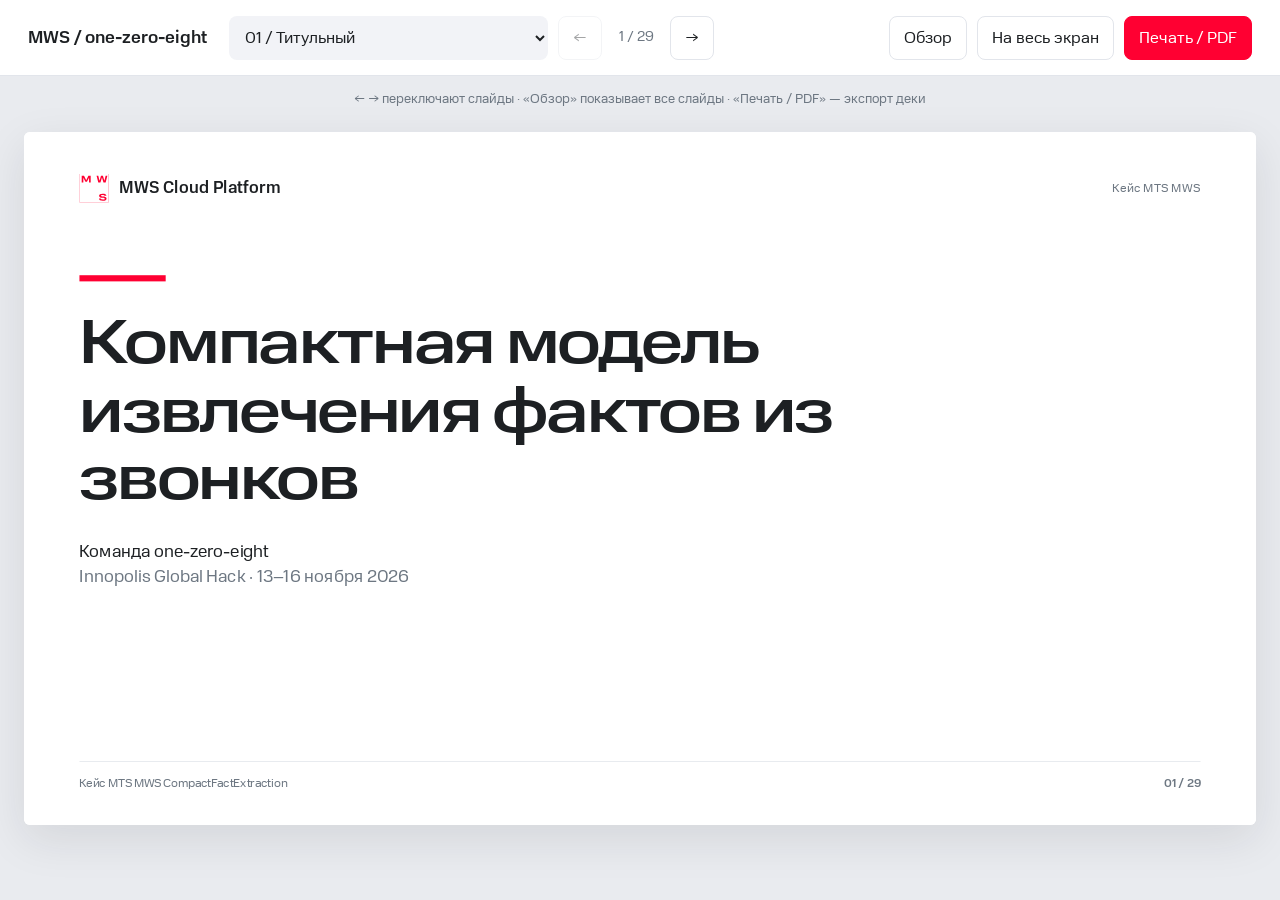
==== mws-master-slides.html @ 97cd379a "slides: reranker description on the training slide" ====
<!doctype html>
<html lang="ru">
<head><meta charset="utf-8"><meta name="viewport" content="width=device-width,initial-scale=1"><title>one-zero-eight · CompactFactExtraction</title><style>
/* MWS HTML masters. Brand adaptation, not an official MWS product. */
@font-face{font-family:MTSWide;src:url([data-uri]);font-weight:500;font-display:swap}
@font-face{font-family:MTSText;src:url([data-uri]);font-weight:400;font-display:swap}
@font-face{font-family:MTSText;src:url([data-uri]);font-weight:500;font-display:swap}
@font-face{font-family:MTSCompact;src:url([data-uri]);font-weight:500;font-display:swap}
:root{--red:#ff0032;--ink:#1d2023;--muted:#6d7782;--line:#e2e5eb;--soft:#f2f3f7;--blue:#0070e5;--teal:#1b9388;--purple:#7335a2;--amber:#b16c19;--wide:MTSWide,Arial,sans-serif;--body:MTSText,Arial,sans-serif;--compact:MTSCompact,Arial,sans-serif}
*{box-sizing:border-box}body{margin:0;background:#e9ebef;color:var(--ink);font:400 16px/1.5 var(--body)}button,select{font:inherit}button{cursor:pointer}button:disabled{cursor:default;opacity:.4}button:focus-visible,select:focus-visible,a:focus-visible{outline:3px solid var(--blue);outline-offset:4px}h1,h2,h3,p,figure,ul{margin:0}svg{display:block}button{touch-action:manipulation}
.toolbar{position:sticky;top:0;z-index:10;min-height:76px;padding:14px 28px;background:#fff;border-bottom:1px solid var(--line);display:flex;align-items:center;gap:10px;flex-wrap:wrap}
.toolbar__brand{font:500 18px/24px var(--compact);margin-right:12px}.toolbar select{max-width:380px;background:#f2f3f7;border:0;border-radius:8px;padding:10px 30px 10px 12px;color:var(--ink)}
.tool{border:1px solid var(--line);background:#fff;color:var(--ink);border-radius:8px;padding:9px 14px;line-height:24px}.tool:hover{background:var(--soft)}.tool[aria-pressed=true]{background:var(--ink);color:#fff}.tool--primary{background:var(--red);color:#fff;border-color:var(--red)}.tool--primary:hover{background:#ec022e}.toolbar__spacer{flex:1}.toolbar__count{font-size:14px;color:var(--muted);min-width:48px;text-align:center}
.hint{padding:14px 28px 0;font-size:13px;color:var(--muted);text-align:center}.deck{width:min(1600px,calc(100% - 48px));margin:22px auto 32px}.slide-shell{width:100%;aspect-ratio:16/9;position:relative;background:#fff;box-shadow:0 14px 45px #1d20231a;overflow:hidden;border-radius:6px}.slide-shell[hidden]{display:none}.slide{width:1600px;height:900px;transform:scale(var(--scale,1));transform-origin:top left;position:relative;padding:54px 72px 42px;display:flex;flex-direction:column;gap:24px;background:#fff;overflow:hidden}
.topline{display:flex;align-items:center;justify-content:space-between;min-height:38px;gap:24px}.brand{display:flex;align-items:center;gap:14px;font:500 22px/28px var(--compact)}.brand img{width:38px;height:38px}.eyebrow{color:var(--red);text-transform:uppercase;letter-spacing:.06em;font:500 17px/24px var(--body)}.master-label{font:400 16px/24px var(--body);color:var(--muted)}
.slide-title{font:500 48px/1.16 var(--wide);letter-spacing:-.02em;max-width:1420px}.subtitle{font-size:22px;line-height:31px;color:var(--muted);max-width:1300px}.slide-body{flex:1;min-height:0;display:flex;flex-direction:column;gap:24px}.slide-footer{margin-top:auto;display:flex;justify-content:space-between;align-items:flex-end;gap:24px;padding-top:18px;border-top:1px solid var(--line);color:var(--muted);font:400 15px/22px var(--body)}.slide-footer__source{max-width:1280px}.page-number{font-family:var(--compact);white-space:nowrap}
.cover .topline{margin-bottom:70px}.cover__content{max-width:1260px;display:flex;flex-direction:column;gap:32px}.cover__title{font:500 82px/1.08 var(--wide);letter-spacing:-.035em;max-width:1360px}.cover__sub{font-size:29px;line-height:40px;max-width:1040px;color:var(--muted)}.cover__rule{width:112px;height:8px;background:var(--red);margin-bottom:6px}.cover__meta{font-size:22px;line-height:32px}.cover__meta span{color:var(--muted)}
.chart-layout{display:grid;grid-template-columns:minmax(0,1fr) 310px;gap:38px;flex:1;min-height:0}.plot{min-width:0;min-height:0;display:flex;flex-direction:column;position:relative}.plot__svg{width:100%;height:100%;min-height:0;flex:1}.chart-sidebar{display:flex;flex-direction:column;border-left:1px solid var(--line);padding-left:30px;gap:24px}.side-title{font:500 24px/30px var(--compact)}.side-text{font-size:21px;line-height:30px;color:var(--muted)}.side-takeaway{margin-top:auto;border-top:4px solid var(--red);padding-top:20px;font:500 24px/34px var(--compact)}
.legend{display:flex;flex-direction:column;gap:6px}.legend-item{width:100%;text-align:left;display:flex;align-items:center;gap:14px;background:transparent;border:1px solid transparent;padding:8px 6px;border-radius:8px;color:var(--ink);font:500 21px/28px var(--compact)}.legend-item:hover{background:var(--soft)}.legend-item[aria-pressed=true]{border-color:var(--series-color);background:var(--soft)}.legend-item svg{width:72px;height:26px;flex-shrink:0}.legend-reset{background:none;border:0;padding:4px 0;color:var(--blue);text-align:left;font-size:18px;text-decoration:underline;text-underline-offset:4px}.selection-status{font-size:17px;line-height:25px;color:var(--muted);min-height:50px}.legend-inline{display:flex;gap:28px;flex-wrap:wrap;font-size:20px;line-height:28px;align-items:center}.legend-inline span{display:flex;align-items:center;gap:10px}.legend-dot{width:14px;height:14px;display:inline-block;border-radius:3px;background:var(--c)}
.chart-axis{font:400 19px var(--body);fill:var(--muted)}.chart-axis-title{font:500 20px var(--compact);fill:var(--ink)}.chart-grid{stroke:var(--line);stroke-width:1}.chart-baseline{stroke:#969fa8;stroke-width:1.5}.series-group{cursor:pointer;transition:opacity .16s}.series-group:focus-visible{outline:none}.series-group:focus-visible .series-line{stroke-width:7}.series-line{fill:none;stroke-linejoin:round;stroke-linecap:round}.series-label{font:500 18px var(--compact);paint-order:stroke;stroke:#fff;stroke-width:6px;stroke-linejoin:round}
.chart-large{flex:1;min-height:0}.chart-large .plot__svg{height:100%}.bottom-note{border-left:4px solid var(--red);padding-left:22px;font-size:24px;line-height:34px}.two-plots{display:grid;grid-template-columns:1fr 1fr;gap:42px;flex:1;min-height:0}.two-plots__panel{display:flex;flex-direction:column;min-height:0;gap:14px}.two-plots__panel+div{border-left:1px solid var(--line);padding-left:36px}.panel-title{font:500 28px/36px var(--compact)}.panel-caption{font-size:20px;line-height:28px;color:var(--muted)}
.node-label{font:500 21px var(--compact);fill:var(--ink)}.node-subtitle{font:400 17px var(--body);fill:var(--muted)}.graph-note{font:400 18px var(--body);fill:var(--muted)}.graph-edge{fill:none;stroke:#969fa8;stroke-width:2.5;stroke-linecap:round}.graph-edge--active{stroke:var(--red);stroke-width:4.5}.graph-node{fill:#fff;stroke:#969fa8;stroke-width:2.5}.graph-node--active{stroke:var(--red);stroke-width:3.5}.graph-node-text{font:500 24px var(--compact);fill:var(--ink)}.diagram-wrap{flex:1;min-height:0}.diagram-wrap svg{width:100%;height:100%}.diagram-label{font:500 22px var(--compact);fill:var(--ink)}
.comparison{width:100%;border-collapse:collapse;font-size:24px;line-height:34px}.comparison th,.comparison td{text-align:left;padding:22px 24px;border-bottom:1px solid var(--line);vertical-align:middle}.comparison th{font:500 25px/34px var(--compact);background:var(--soft)}.comparison th:nth-child(3),.comparison td:nth-child(3){background:#fff1f3}.comparison td:first-child{font-weight:500;width:32%}.comparison tr:last-child td{border-bottom:0}.comparison .label-accent{color:var(--red)}
.results-layout{display:grid;grid-template-columns:460px 1fr;gap:72px;flex:1;align-items:center}.hero-metric{font:500 108px/1 var(--wide);letter-spacing:-.05em;color:var(--red)}.hero-metric-label{font-size:27px;line-height:38px;margin-top:24px}.metric-note{font-size:18px;line-height:27px;color:var(--muted);margin-top:18px}.findings{display:flex;flex-direction:column;gap:32px;list-style:none;padding:0}.findings li{display:grid;grid-template-columns:50px 1fr;gap:18px}.finding-number{font:500 23px/32px var(--compact);color:var(--red)}.finding-title{font:500 28px/36px var(--compact);margin-bottom:8px}.finding-text{font-size:23px;line-height:33px;color:var(--muted)}
.roadmap{display:grid;grid-template-columns:repeat(4,1fr);gap:32px;flex:1;padding-top:40px}.roadmap-step{border-top:4px solid var(--line);padding-top:30px;position:relative}.roadmap-step::before{content:"";position:absolute;width:18px;height:18px;top:-11px;left:0;background:var(--red);border:4px solid #fff;border-radius:50%}.roadmap-step__time{font:500 18px/26px var(--compact);color:var(--red);margin-bottom:32px}.roadmap-step h3{font:500 29px/36px var(--compact);margin-bottom:18px}.roadmap-step p{font-size:22px;line-height:32px;color:var(--muted)}.roadmap-step__outcome{margin-top:30px!important;color:var(--ink)!important;font-weight:500}
.section-slide{background:var(--red);color:#fff}.section-slide .topline,.section-slide .master-label,.section-slide .eyebrow,.section-slide .slide-footer{color:#fff}.section-slide .slide-footer{border-color:#ffffff55}.section-content{flex:1;display:flex;flex-direction:column;justify-content:center;gap:34px}.section-index{font:500 24px/32px var(--compact);opacity:.9}.section-title{font:500 92px/1.08 var(--wide);letter-spacing:-.03em;max-width:1380px}.section-sub{font-size:30px;line-height:42px;max-width:1040px}.section-slide .brand img{border:1px solid #ffffff60}
.deck.gallery{display:grid;grid-template-columns:repeat(2,minmax(0,1fr));gap:24px}.gallery .slide-shell[hidden]{display:block}.gallery .slide-shell{cursor:zoom-in}.gallery .slide-shell::after{content:"";position:absolute;inset:0}.gallery .slide-shell:focus-visible{outline:3px solid var(--red);outline-offset:4px}.sr-only{position:absolute;width:1px;height:1px;padding:0;margin:-1px;overflow:hidden;clip:rect(0,0,0,0);white-space:nowrap;border:0}.noscript{padding:24px;background:#fff1f3;color:#7f0e1c}.toast{position:fixed;bottom:20px;left:50%;transform:translateX(-50%);padding:12px 20px;border-radius:8px;background:var(--ink);color:#fff;z-index:100;font-size:16px}.toast:empty{display:none}
@media(max-width:760px){.toolbar{padding:10px 14px;gap:8px}.toolbar__brand{width:100%}.toolbar select{max-width:calc(100% - 100px);font-size:14px}.toolbar__spacer{display:none}.tool{padding:7px 10px;font-size:14px}.deck{width:calc(100% - 20px);margin-top:16px}.deck.gallery{grid-template-columns:1fr}.hint{padding:12px 16px 0;text-align:left}.toolbar__count{min-width:40px}}
:fullscreen{background:#1d2023}:fullscreen .toolbar,:fullscreen .hint{display:none}:fullscreen .deck{width:min(100vw,177.7778vh);margin:0 auto;position:absolute;left:50%;top:50%;transform:translate(-50%,-50%)}:fullscreen .slide-shell{border-radius:0;box-shadow:none}
@media(prefers-reduced-motion:reduce){.series-group{transition:none}}
@page{size:1600px 900px;margin:0}
@media print{html,body{margin:0!important;padding:0!important;background:#fff!important;-webkit-print-color-adjust:exact;print-color-adjust:exact}.toolbar,.hint,.toast,.noscript{display:none!important}.deck,.deck.gallery{display:block!important;width:1600px!important;margin:0!important;position:static!important;transform:none!important}.slide-shell,.slide-shell[hidden],.gallery .slide-shell{display:block!important;width:1600px!important;height:900px!important;aspect-ratio:auto;overflow:hidden;border-radius:0;box-shadow:none;break-after:page;break-inside:avoid}.slide-shell:last-child{break-after:auto}.slide{transform:none!important}.gallery .slide-shell::after{display:none}.legend-reset{display:none}}
/* Pitch helpers (CompactFactExtraction) */
.spec-rows{display:flex;flex-direction:column;gap:12px}
.spec-row{font-size:21px;line-height:30px;color:var(--muted)}
.spec-row b{font-family:var(--compact);font-weight:500;color:var(--ink)}
.attr-list{display:flex;gap:12px;flex-wrap:wrap;font-family:var(--compact);font-size:19px;line-height:27px}
.attr-list span{background:var(--soft);border-radius:8px;padding:6px 14px;color:var(--ink)}
.comparison--compact th,.comparison--compact td{padding:11px 20px;font-size:20px;line-height:28px}
.findings--wide{max-width:1280px}
.findings--wide .finding-title{font-size:30px;line-height:38px}
.findings--wide .finding-text{font-size:24px;line-height:34px}
.roadmap .bottom-note{margin-top:28px}

</style><style>
.roadmap{grid-template-rows:1fr auto}
.final-metrics{grid-column:1/-1;border-top:1px solid var(--line);padding-top:14px}
.final-metrics table{width:100%;border-collapse:collapse;table-layout:fixed}
.final-metrics thead th{font:400 14px/18px var(--body);color:var(--muted);text-align:left;padding:0 14px 5px 0;border-bottom:1px solid var(--line)}
.final-metrics thead th:first-child{width:210px}
.final-metrics tbody th{font:500 14px/20px var(--body);color:var(--muted);text-transform:uppercase;letter-spacing:.07em;text-align:left;white-space:nowrap;padding:5px 14px 0 0;border:0}
.final-metrics td{text-align:left;padding:5px 14px 0 0;font:400 22px/28px var(--compact);color:var(--muted)}
.final-metrics tr.fm-final th{color:var(--ink)}
.final-metrics tr.fm-final td{font:500 26px/32px var(--compact);color:var(--ink)}
.final-metrics tr.fm-delta th,.final-metrics tr.fm-delta td{color:var(--red)}
.final-metrics tr.fm-delta td{font:500 20px/26px var(--compact)}
.final-metrics thead th:last-child,.final-metrics td:last-child{padding-right:0}
.figure-slide{padding-top:40px;padding-bottom:36px}
.figure-slide .figure-wrap{flex:1;min-height:0;display:flex;align-items:center;justify-content:center}
.figure-slide .figure-wrap img{display:block;max-width:100%;max-height:100%;width:auto;height:auto}
.day-takeaway .section-content{gap:28px}
.day-takeaway .section-title{font-size:120px}
.day-takeaway .section-sub{color:var(--ink);font:500 46px/58px var(--wide);letter-spacing:-.02em;max-width:1300px}
.day-takeaway .section-index{color:var(--red)}
.problem-slide .results-layout{grid-template-columns:600px 1fr}
.hero-statement__text{font:500 64px/1.08 var(--wide);letter-spacing:-.035em;color:var(--ink)}
.hero-statement__text span{color:var(--red);white-space:nowrap}
.gates-table{table-layout:fixed;font-size:22px;line-height:30px}
.gates-table th,.gates-table td{padding:16px 16px;vertical-align:top;white-space:normal}
.gates-table th{font-size:20px;line-height:28px;background:var(--soft)}
.gates-table th:nth-child(3),.gates-table td:nth-child(3){background:transparent}
.gates-table td:first-child{width:25%;font-weight:400}
.gates-table td{font-variant-numeric:tabular-nums}
.gates-table b{font-weight:700}
.gates-table small{display:block;color:var(--muted);font-size:17px;line-height:22px}
.gates-table .gate{white-space:nowrap;letter-spacing:.04em}
.gates-table .ok{color:#1b9388}.gates-table .no{color:var(--red)}
.gates-table tr.threshold td{background:var(--soft);color:var(--muted);vertical-align:middle}
.gates-table tr.threshold td:first-child{font-weight:500}
.scale-detail .section-content{gap:36px;justify-content:center}
.scale-detail .section-title{font-size:96px;line-height:1.06}
.scale-detail .scale-text{display:flex;flex-direction:column;gap:22px;max-width:1380px}
.scale-detail .scale-text p{font:400 34px/46px var(--body);color:var(--ink)}
.scale-detail .scale-text p.muted{color:var(--muted)}
.scale-detail .scale-text code{font:500 .92em var(--compact);background:var(--soft);border-radius:8px;padding:2px 10px}
.scale-detail .lang-layout{display:grid;grid-template-columns:600px minmax(0,1fr);gap:40px;align-items:center}
.scale-detail .lang-copy .section-title{font-size:58px;margin-bottom:26px;letter-spacing:-.03em}
.scale-detail .lang-copy .scale-text p{font-size:26px;line-height:37px}
.scale-detail .lang-graph{min-width:0}.scale-detail .lang-graph svg{width:100%;height:auto}
.scale-detail .batch-layout{gap:30px;justify-content:center}
.scale-detail .batch-layout .section-title{font-size:64px;letter-spacing:-.03em}
.scale-detail .batch-graph{min-width:0}.scale-detail .batch-graph svg{width:100%;height:auto;max-height:470px}
.scale-detail .batch-note{font:400 25px/36px var(--body);color:var(--muted);max-width:1380px}
.scale-detail .batch-note code{font:500 .92em var(--compact);background:var(--soft);border-radius:8px;padding:2px 10px;color:var(--ink)}
.train-slide .slide-title{font-size:46px}
.train-slide .train-lead{font:400 26px/36px var(--body);color:var(--muted);max-width:1380px}
.train-slide .train-cols{display:grid;grid-template-columns:1.25fr 1fr;gap:56px;flex:1;min-height:0;align-items:start}
.train-slide .train-col h3{font:500 30px/38px var(--compact);margin-bottom:6px}
.train-slide .train-col .adapter{font:500 22px/30px var(--compact);color:var(--red);margin-bottom:14px}
.train-slide .train-col ul{list-style:none;padding:0;margin:0;display:flex;flex-direction:column;gap:12px}
.train-slide .train-col li{font:400 22px/31px var(--body);color:var(--ink);padding-left:22px;position:relative}
.train-slide .train-col li::before{content:"";position:absolute;left:0;top:13px;width:8px;height:8px;border-radius:50%;background:var(--red)}
.train-slide .train-col li.muted{color:var(--muted)}
.train-slide .train-col code{font:500 .9em var(--compact);background:var(--soft);border-radius:6px;padding:1px 8px}
.train-slide .tau,.train-slide .train-result{display:flex;flex-wrap:wrap;gap:8px;margin-top:8px}
.train-slide .tau span,.train-slide .train-result span{font:500 19px/26px var(--compact);background:var(--soft);border-radius:8px;padding:4px 12px;color:var(--ink)}
.train-slide .tau span b,.train-slide .train-result span b{font-weight:500;margin-left:6px}
.train-slide .tau span b{color:var(--red)}
.train-slide .train-result span{color:var(--muted)}
.train-slide .train-result span b{color:var(--ink)}
.train-dense .train-col ul{gap:8px}.train-dense .train-col li{font-size:19px;line-height:26px}.train-dense .train-col li::before{top:10px}.train-dense .train-col .adapter{margin-bottom:8px;font-size:20px;line-height:26px}.train-dense .train-col h3{font-size:26px;line-height:32px}.train-dense .tau span{font-size:16px;line-height:22px;padding:2px 10px}
.train-dense .train-lead{font-size:22px;line-height:30px}.train-dense .train-cols{gap:48px}
.train-dense .rr-block{grid-column:1/-1;border-top:1px solid var(--line);padding-top:12px}.train-dense .rr-block h3{font:500 26px/32px var(--compact);margin-bottom:6px}.train-dense .rr-block h3 span{font:400 19px/26px var(--body);color:var(--muted);margin-left:10px}
.train-dense .rr-cols{display:grid;grid-template-columns:1fr 1fr;gap:48px}.train-dense .rr-cols ul{list-style:none;padding:0;margin:0;display:flex;flex-direction:column;gap:8px}.train-dense .rr-cols li{font:400 19px/26px var(--body);padding-left:22px;position:relative}.train-dense .rr-cols li::before{content:"";position:absolute;left:0;top:10px;width:8px;height:8px;border-radius:50%;background:var(--red)}
.finetune-slide .slide-title{font-size:56px}
.finetune-slide .ft-cols{display:grid;grid-template-columns:1fr 1fr;gap:64px;flex:1;min-height:0;align-items:start;padding-top:24px}
.finetune-slide .ft-col{border-top:4px solid var(--red);padding-top:28px;display:flex;flex-direction:column;gap:20px}
.finetune-slide .ft-col h3{font:500 36px/44px var(--compact)}
.finetune-slide .ft-col p{font:400 28px/40px var(--body);color:var(--ink)}
.finetune-slide .ft-col p.muted{color:var(--muted)}
.finetune-slide .ft-col code{font:500 .9em var(--compact);background:var(--soft);border-radius:8px;padding:2px 10px}
.section-slide--light{background:#fff;color:var(--ink)}
.section-slide--light .topline,.section-slide--light .master-label,.section-slide--light .slide-footer{color:var(--muted)}
.section-slide--light .brand{color:var(--ink)}
.section-slide--light .slide-footer{border-color:var(--line)}
.section-slide--light .brand img{border:0}
.section-slide--light .section-title{font-size:150px;letter-spacing:-.04em}

.ex-grid{display:grid;grid-template-columns:1fr 1fr;gap:22px;flex:1;min-height:0}
.ex-card{border:1px solid var(--line);border-radius:12px;padding:18px 24px;display:flex;flex-direction:column;gap:8px;font:400 19px/27px var(--body)}
.ex-card h3{font:500 24px/30px var(--compact)}.ex-card h3 span{color:var(--red);margin-right:10px}
.ex-card .q{color:var(--muted);font-style:italic}
.ex-card .cmp{display:grid;grid-template-columns:92px 1fr;gap:2px 14px}.ex-card .cmp b{font:500 17px/27px var(--compact);color:var(--muted);text-transform:uppercase}
.ex-card .bad{color:var(--red);font-weight:500}.ex-card .good{color:#1b9388;font-weight:500}
.ex-card .why{border-top:1px solid var(--line);padding-top:8px;color:var(--muted)}
pre.code{margin:0;background:var(--soft);border-radius:10px;padding:16px 22px;font:500 17px/25px var(--compact);white-space:pre-wrap;color:var(--ink)}
.two-col{display:grid;grid-template-columns:1.15fr 1fr;gap:40px;flex:1;min-height:0;align-items:start}
.note-small{font:400 18px/26px var(--body);color:var(--muted)}
.mini.tight th,.mini.tight td{padding:5px 10px;font-size:17px;line-height:23px;white-space:nowrap}.mini.tight.wrap th,.mini.tight.wrap td{white-space:normal;padding:7px 10px}.mini{width:100%;border-collapse:collapse;font:400 20px/28px var(--body);font-variant-numeric:tabular-nums}
.mini th,.mini td{text-align:left;padding:9px 12px;border-bottom:1px solid var(--line)}.mini th{background:var(--soft);font:500 18px/26px var(--compact)}
.mini td:first-child{font-weight:500}.mini b{font-weight:700}.mini small{color:var(--muted);font-size:16px}
.kpi-row{display:flex;gap:18px;flex-wrap:wrap}.kpi{background:var(--soft);border-radius:10px;padding:10px 18px;font:500 21px/28px var(--compact)}.kpi span{display:block;font:400 15px/20px var(--body);color:var(--muted)}
.slide h4{font:500 24px/32px var(--compact);margin:2px 0 6px}
.team-grid{display:grid;grid-template-columns:repeat(4,1fr);gap:40px;flex:1;align-items:center;padding-bottom:40px}
.team-card{display:flex;flex-direction:column;align-items:center;text-align:center;gap:14px}
.team-card img{width:236px;height:236px;border-radius:50%;object-fit:cover;border:3px solid var(--line)}
.team-card h3{font:500 34px/40px var(--compact);margin-top:8px}
.team-card a{font:500 26px/34px var(--compact);color:var(--red);text-decoration:none}
.finetune-slide .slide-title{font-size:56px}
.finetune-slide .ft-cols{display:grid;grid-template-columns:1fr 1fr;gap:64px;flex:1;min-height:0;align-items:start;padding-top:24px}
.finetune-slide .ft-col{border-top:4px solid var(--red);padding-top:28px;display:flex;flex-direction:column;gap:20px}
.finetune-slide .ft-col h3{font:500 36px/44px var(--compact)}
.finetune-slide .ft-col p{font:400 28px/40px var(--body);color:var(--ink)}
.finetune-slide .ft-col p.muted{color:var(--muted)}
.res-table{width:100%;border-collapse:collapse;font:400 24px/28px var(--body);font-variant-numeric:tabular-nums;margin-bottom:20px}
.finetune-slide .ft-wide{grid-column:1/-1}
.res-table th{background:var(--soft);color:var(--muted);font:400 18px/24px var(--body);padding:12px 20px;text-align:right;white-space:nowrap}
.res-table th:first-child,.res-table td:first-child{text-align:left}
.res-table td{padding:6px 20px;text-align:right;border-bottom:1px solid var(--line)}
.res-table td small{display:block;color:var(--muted);font-size:15px;line-height:20px}
.res-table tr.hl td{background:#fff0f3}
.adv-slide .slide-title{font-size:40px;max-width:none;white-space:nowrap}
.adv-slide .adv-tables{display:grid;grid-template-columns:1.25fr 1fr;gap:40px}
.adv-slide h4 small{font:400 17px/24px var(--body);color:var(--muted);margin-left:6px}
.adv-table{width:100%;border-collapse:collapse;font:400 22px/28px var(--body);font-variant-numeric:tabular-nums}
.adv-table th{color:var(--muted);font:400 16px/22px var(--body);padding:8px 12px;text-align:right;background:var(--soft)}
.adv-table td{padding:8px 12px;text-align:right;border-bottom:1px solid var(--line)}
.adv-table th:first-child,.adv-table td:first-child{text-align:left}
.adv-table td.dim{color:var(--muted)}.adv-table td.bad{color:var(--red)}.adv-table tr.hl td{background:#fff0f3}
.adv-notes{display:grid;grid-template-columns:repeat(3,1fr);gap:36px;margin-top:34px}
.adv-note{border-top:3px solid var(--red);padding-top:14px}.adv-note--grey{border-top-color:var(--muted)}
.adv-note h5{font:500 22px/30px var(--compact);margin:0 0 8px}.adv-note p{font:400 21px/30px var(--body);margin:0}
</style></head>
<body>
<nav class="toolbar" aria-label="Управление презентацией">
  <span class="toolbar__brand">MWS / one-zero-eight</span>
  <label class="sr-only" for="slide-select">Выбор слайда</label><select id="slide-select"></select>
  <button class="tool" id="prev" aria-label="Предыдущий слайд">←</button><span class="toolbar__count" id="counter" aria-live="polite"></span><button class="tool" id="next" aria-label="Следующий слайд">→</button>
  <span class="toolbar__spacer"></span>
  <label class="sr-only" for="series-count">Количество кривых</label><select id="series-count" title="Количество кривых на текущем слайде" hidden><option value="3">3 кривые</option><option value="4">4 кривые</option><option value="5" selected>5 кривых</option></select>
  <button class="tool" id="overview" aria-pressed="false">Обзор</button><button class="tool" id="fullscreen">На весь экран</button><button class="tool tool--primary" id="print">Печать / PDF</button>
</nav>
<p class="hint">← → переключают слайды · «Обзор» показывает все слайды · «Печать / PDF» — экспорт деки</p>
<noscript><p class="noscript">Для навигации включите JavaScript. Текст слайдов доступен ниже.</p><style>.slide-shell[hidden]{display:block}.slide-shell{overflow:auto}.slide{transform:none}</style></noscript>
<main class="deck">

<!-- 01 · COVER -->
<div class="slide-shell" data-name="Титульный"><section class="slide cover" data-master="cover">
  <header class="topline"><div class="brand"><img src="[data-uri]" alt="MWS">MWS Cloud Platform</div><span class="master-label">Кейс MTS MWS</span></header>
  <div class="cover__content"><div class="cover__rule"></div><h1 class="cover__title">Компактная модель<br>извлечения фактов из звонков</h1>
      <p class="cover__meta">Команда one-zero-eight<br><span>Innopolis Global Hack · 13–16 ноября 2026</span></p></div>
  <footer class="slide-footer"><span class="slide-footer__source">Кейс MTS MWS CompactFactExtraction</span><span class="page-number"></span></footer>
</section></div>

<!-- КОМАНДА -->
<div class="slide-shell" data-name="Команда" hidden><section class="slide" data-master="spec">
  <header class="topline"><p class="eyebrow">Команда</p><span class="master-label">one-zero-eight</span></header>
  <h2 class="slide-title">Команда one-zero-eight</h2>
  <p class="subtitle">Innopolis Global Hack · 13–16 ноября 2026 · кейс MTS MWS CompactFactExtraction</p>
  <div class="slide-body team-grid">
    <div class="team-card"><img src="[data-uri]" alt="Дмитрий"><h3>Дмитрий</h3><a href="https://t.me/Festotell">@Festotell</a></div>
    <div class="team-card"><img src="[data-uri]" alt="Никита"><h3>Никита</h3><a href="https://t.me/keamka">@keamka</a></div>
    <div class="team-card"><img src="[data-uri]" alt="Настя"><h3>Настя</h3><a href="https://t.me/n_a_s_t_y_a_00">@n_a_s_t_y_a_00</a></div>
    <div class="team-card"><img src="[data-uri]" alt="Максим"><h3>Максим</h3><a href="https://t.me/Just_a_VETTI">@Just_a_VETTI</a></div>
  </div>
  <footer class="slide-footer"><span class="slide-footer__source">Код и отчёт: <a href="https://github.com/mainStorne/mts-hack" style="color:inherit">github.com/mainStorne/mts-hack</a> · Команда one-zero-eight · MTS MWS · Innopolis Global Hack</span><span class="page-number"></span></footer>
</section></div>

<!-- 02 · ПРОБЛЕМА -->
<div class="slide-shell" data-name="Проблема" hidden><section class="slide problem-slide" data-master="findings">
  <header class="topline"><p class="eyebrow">Зачем это нужно</p><span class="master-label">01 / Проблема</span></header>

  <div class="slide-body results-layout"><div class="hero-statement"><p class="hero-statement__text">Компактная модель сокращает расходы <span>в 9–90 раз</span></p></div><ol class="findings"><li><span class="finding-number">01</span><div><h3 class="finding-title">Писать заявку вручную дорого</h3><p class="finding-text">После разговора с клиентом оператор сам составляет заявку — процесс удлиняется на каждом обращении.</p></div></li><li><span class="finding-number">02</span><div><h3 class="finding-title">Больше звонков - дороже обработка</h3><p class="finding-text">Колоссальные затраты человеко-часов</p></div></li><li><span class="finding-number">03</span><div><h3 class="finding-title">LLM справляется — но дорого</h3><p class="finding-text">Приемлемое качество за неоправданную цену</p></div></li></ol></div>
  <footer class="slide-footer"><span class="slide-footer__source">Оценка = цена звонка у LLM-провайдера ÷ цена нашего звонка. GLM-5.3: 744 млрд параметров (753 с MTP-слоем), ≈40 млрд активных на токен (карточка модели Amazon Bedrock); наша модель — 1,29 млрд: в 576 раз меньше по всем параметрам, в 31 раз — по активным. Измерено: наш звонок — 2,7 GPU-секунды на V100, около 235 выходных токенов. Диапазон 9–90× — оценка команды по тарифам контакт-центров и прайсам LLM-провайдеров, не измерение.</span><span class="page-number"></span></footer>
</section></div>

<!-- 04 · ДЕНЬ 1 -->
<div class="slide-shell" data-name="День 1" hidden><section class="slide" data-master="bar-chart">
  <header class="topline"><p class="eyebrow">День 1 · первый эксперимент</p><span class="master-label">03 / День 1</span></header>
  <h2 class="slide-title">День 1: первые эксперименты с GLiNER</h2><div class="legend-inline"><span><i class="legend-dot" style="--c:#bbc1c7"></i>Бейзлайн glm-5.3</span><span><i class="legend-dot" style="--c:#ff0032"></i>GLiNER + LoRA</span></div>
  <div class="slide-body"><figure class="plot chart-large" data-chart="bars" data-set="barsDay1" aria-label="Метрики дня 1: бейзлайн и GLiNER с LoRA"></figure><p class="bottom-note">Вывод дня 1: временные интервалы требуют отдельной обработки.</p></div>
  <footer class="slide-footer"><span class="slide-footer__source">Оценщик v1 · тестовая выборка · замеры команды</span><span class="page-number"></span></footer>
</section></div>

<!-- ВЫВОД ДНЯ 1 -->
<div class="slide-shell" data-name="Вывод дня 1" hidden><section class="slide section-slide section-slide--light day-takeaway" data-master="section">
  <header class="topline"><div class="brand"><img src="[data-uri]" alt="MWS">MWS Cloud Platform</div><span class="master-label">Вывод дня 1</span></header>
  <div class="section-content"><p class="section-index">День 1</p><h2 class="section-title">Вывод дня 1</h2><p class="section-sub">Временные интервалы требуют отдельной обработки.</p></div>
</section></div>

<!-- ВЫВОД ДНЯ 1 -->
<div class="slide-shell" data-name="День 2" hidden><section class="slide" data-master="bar-chart">
  <header class="topline"><p class="eyebrow">День 2 · новые условия</p><span class="master-label">04 / День 2</span></header>
  <h2 class="slide-title">День 2: планка выросла — сменили подход</h2><div class="legend-inline"><span><i class="legend-dot" style="--c:#bbc1c7"></i>Бейзлайн glm-5.3 (v2.1)</span><span><i class="legend-dot" style="--c:#ff0032"></i>Gemma3 + LoRA</span></div>
  <div class="slide-body"><figure class="plot chart-large" data-chart="bars" data-set="barsDay2" aria-label="Метрики дня 2: бейзлайн и Gemma с LoRA"></figure><p class="bottom-note">Вывод дня 2: две модели можно объединить в ансамбль.</p></div>
  <footer class="slide-footer"><span class="slide-footer__source">val, 383 звонка · оценщик v2.1</span><span class="page-number"></span></footer>
</section></div>

<!-- ВЫВОД ДНЯ 2 -->
<div class="slide-shell" data-name="Вывод дня 2" hidden><section class="slide section-slide section-slide--light day-takeaway" data-master="section">
  <header class="topline"><div class="brand"><img src="[data-uri]" alt="MWS">MWS Cloud Platform</div><span class="master-label">Вывод дня 2</span></header>
  <div class="section-content"><p class="section-index">День 2</p><h2 class="section-title">Вывод дня 2</h2><p class="section-sub">Две модели можно объединить в ансамбль</p></div>
</section></div>

<!-- ВЫВОД ДНЯ 2 -->
<div class="slide-shell" data-name="День 3" hidden><section class="slide" data-master="roadmap">
  <header class="topline"><p class="eyebrow">День 3 · ансамбль</p><span class="master-label">05 / День 3</span></header>
  <h2 class="slide-title">День 3</h2>
  <div class="slide-body roadmap"><article class="roadmap-step"><p class="roadmap-step__time">ШАГ 01</p><h3>Наивная склейка</h3><p class="roadmap-step__outcome">Precision 0,52 — можно лучше</p></article><article class="roadmap-step"><p class="roadmap-step__time">ШАГ 02</p><h3>Отбирать только по уверенности Gemma</h3><p class="roadmap-step__outcome">Лучше, но недостаточно</p></article><article class="roadmap-step"><p class="roadmap-step__time">ШАГ 03</p><h3>Логрегрессия</h3><p class="roadmap-step__outcome">Precision 0,73</p></article><article class="roadmap-step"><p class="roadmap-step__time">ШАГ 04</p><h3>ASR-denoise</h3><p class="roadmap-step__outcome">Метрики упали — не берём</p></article>
  <div class="final-metrics">
  <table>
    <thead><tr><th></th><th>precision</th><th>recall</th><th>F1</th><th>temporal</th><th>state</th><th>grounding</th></tr></thead>
    <tbody>
      <tr class="fm-base"><th scope="row">Baseline glm-5.3</th><td>0,335</td><td>0,381</td><td>0,356</td><td>0,471</td><td>0,535</td><td>0,784</td></tr>
      <tr class="fm-final"><th scope="row">Финал (OOF)</th><td>0,758</td><td>0,557</td><td>0,642</td><td>0,492</td><td>0,571</td><td>0,798</td></tr>
      <tr class="fm-delta"><th scope="row">Δ к baseline</th><td>+126,4%</td><td>+46,3%</td><td>+80,2%</td><td>+4,6%</td><td>+6,9%</td><td>+1,9%</td></tr>
    </tbody>
  </table>
</div></div>
  <footer class="slide-footer"><span class="slide-footer__source">val, 383 звонка · оценщик v2.1 · OOF: реранкер обучен по фолдам (на самом val, без фолдов, F1 0,646 — оптимистичнее). Те же цифры на слайдах «Гейты» и «Итог»</span><span class="page-number"></span></footer>
</section></div>

<!-- 07 · АРХИТЕКТУРА -->
<div class="slide-shell" data-name="Архитектура" hidden><section class="slide" data-master="architecture">
  <header class="topline"><p class="eyebrow">Устройство решения</p><span class="master-label">06 / Архитектура</span></header>
  <h2 class="slide-title">Архитектура: две модели и один отбор</h2><p class="subtitle">GLiNER и Gemma работают параллельно; логистическая регрессия решает, чьи факты попадают в ответ</p>
  <div class="slide-body"><figure class="diagram-wrap" data-chart="architecture" aria-label="Схема финального решения: ASR-транскрипт, параллельные ветки GLiNER и Gemma, логистическая регрессия, компактные факты"></figure><div class="legend-inline"><span><i class="legend-dot" style="--c:#ff0032"></i>Основной поток фактов</span><span><i class="legend-dot" style="--c:#969fa8"></i>Входные данные</span><span>Даты — детерминированный резолвер правил</span></div></div>
  <footer class="slide-footer"><span class="slide-footer__source">Дубли остаются за GLiNER (у Gemma нет спанов) · схема финального решения</span><span class="page-number"></span></footer>
</section></div>

<div class="slide-shell" data-name="Ресурсы × качество" hidden><section class="slide figure-slide" data-master="single-chart">
  <header class="topline"><p class="eyebrow">Ресурсы × качество</p><span class="master-label">Параметры и F1</span></header>
  <div class="figure-wrap"><img src="[data-uri]" alt="Ресурсы × качество: F1 на val против числа параметров. Ансамбль ens-v3 — 1,291 млрд параметров, F1 64,18%; Gemma 3 1B targeted — 1,013 млрд, 57,63%; GLiNER Struct-LoRA v21 — 0,291 млрд, 55,59%; baseline GLM-5.3 — 744 млрд, 35,62%"></div>
</section></div>


<!-- ТАБЛИЦА ГЕЙТОВ -->
<div class="slide-shell" data-name="Гейты кейса" hidden><section class="slide" data-master="comparison">
  <header class="topline"><p class="eyebrow">Результаты</p><span class="master-label">Гейты кейса</span></header>
  <h2 class="slide-title">Результаты: метрики и гейты кейса</h2>
  <div class="slide-body" style="justify-content:center">
    <table class="comparison gates-table">
      <thead><tr><th>модель</th><th>P</th><th>R</th><th>F1</th><th>temporal</th><th>state</th><th>grounding</th><th>схема</th><th>гейты</th></tr></thead>
      <tbody>

        <tr><td>GLiNER</td><td><b>0,6414</b></td><td>0,4905</td><td>0,5559</td><td>0,3937</td><td>0,5185</td><td>0,7602<small>(span 0,973)</small></td><td><b>100%</b></td><td class="gate"><span class="no">✕</span><span class="ok">✓</span><span class="no">✕</span></td></tr>
        <tr><td>Gemma3-1b</td><td>0,5440</td><td>0,5696</td><td>0,5565</td><td><b>0,4629</b></td><td><b>0,5634</b></td><td>0,7907</td><td><b>100%</b></td><td class="gate"><span class="ok">✓</span><span class="ok">✓</span><span class="ok">✓</span></td></tr>
        <tr><td>Ансамбль</td><td><b>0,7579</b></td><td><b>0,5566</b></td><td><b>0,6418</b></td><td><b>0,4923</b></td><td><b>0,5714</b></td><td>0,7984<small>(span 0,9761)</small></td><td><b>100%</b></td><td class="gate"><span class="ok">✓</span><span class="ok">✓</span><span class="ok">✓</span></td></tr>
        <tr class="threshold"><td>(base line) glm-5.3</td><td>0,3348</td><td>0,3805</td><td>0,3562</td><td><b>0,4706</b></td><td>0,5345</td><td>0,7835</td><td>—</td><td class="gate"><span class="ok">✓</span><span class="ok">✓</span><span class="ok">✓</span></td></tr>
        <tr class="threshold"><td>порог гейта</td><td>0,3148</td><td>0,3605</td><td>0,3361</td><td>0,4506</td><td>0,5145</td><td>0,7635</td><td>—</td><td class="gate">—</td></tr>
      </tbody>
    </table>
    <p class="schema-note" style="margin-top:18px;font-size:1.15em;opacity:.9">Корректность схемы — 100%: 383 из 383 звонков val без нарушений (ключи, типы, даты с valid_to ≥ valid_from, спикер реплики, границы span). У Gemma все 383 сырых ответа — валидный JSON-массив. На шумных срезах p20 / p40 / p60 — 0 нарушений (по 40 звонков на срез).</p>
  </div>
</section></div>
<!-- КАК ОБУЧАЛИ -->
<div class="slide-shell" data-name="Как обучали" hidden><section class="slide train-slide train-dense" data-master="spec">
  <header class="topline"><p class="eyebrow">Обучение</p><span class="master-label">Как обучали</span></header>
  <h2 class="slide-title">Как обучали</h2>
  <p class="train-lead">Ансамбль состоит из двух предобученных моделей, реранкера и жадной настройки порогов.</p>
  <div class="slide-body train-cols">
    <div class="train-col">
      <h3>GLiNER</h3>
      <p class="adapter">LoRA-адаптер runs/struct-lora-v21</p>
      <ul>
        <li><b>База:</b> gliner2.5-multi-v1 + LoRA r16 / α32; 3,4 млн параметров.</li>
        <li><b>Данные:</b> train.jsonl → 18 714 пар, негативы 1:1.</li>
        <li><b>Обучение:</b> 3 эпохи (3 506 шагов), батч 8×2, cosine; lr энкодера 1e-4, головы 5e-4; fp16; лучший чекпоинт по eval_loss.</li>
        <li><b>Пороги:</b> адаптер даёт сырые спаны с уверенностью. Подбираем на dev, не на val: сетка, затем покоординатно <code>tau</code> по атрибуту (0.3…0.9):
          <div class="tau"><span>service_state<b>0.9</b></span><span>tariff<b>0.5</b></span><span>ticket_status<b>0.5</b></span><span>action<b>0.7</b></span><span>agreement<b>0.8</b></span></div>
        </li>
        <li class="muted">≈1 ч 10 мин на V100. Только предоставленный train.jsonl.</li>
      </ul>
    </div>
    <div class="train-col">
      <h3>Gemma</h3>
      <p class="adapter">LoRA-адаптер gemma-v21-targeted-gen</p>
      <ul>
        <li><b>База:</b> gemma-3-1b-it + LoRA r16 / α32; обучается 13 млн из 1,01 млрд параметров.</li>
        <li><b>Данные:</b> train + целевая синтетика + 1&nbsp;311 LLM-звонков → 5&nbsp;402 примера (компактный JSON).</li>
        <li><b>Loss только на ответе:</b> промпт маскируется (≤&nbsp;3&nbsp;072 токенов).</li>
        <li><b>Обучение:</b> 3 эпохи (1 011 шагов), lr 2e-4, батч 4×4 = 16, warmup 5%, fp16 + sdpa; train loss 0,21.</li>
        <li class="muted">≈2 ч 15 мин на V100 (8 058 с), пик VRAM 5,6 ГБ. Обучалась и на сгенерированных данных.</li>
      </ul>
    </div>
    <div class="rr-block">
      <h3>Реранкер <span>логистическая регрессия на 54 признаках</span></h3>
      <div class="rr-cols">
        <ul>
          <li><b>Что делает:</b> оценивает вероятность, что факт, найденный только одной моделью, верен. Факты, найденные обеими, берём всегда; «одиночки» проходят при оценке ≥ порога θ (0,25…0,5, подбирается).</li>
          <li><b>Признаки:</b> атрибут и модель-источник, уверенность GLiNER и Gemma, значение из каталога, совпадение с фактами другой модели, доля слов значения в реплике, позиция реплики, спикер.</li>
        </ul>
        <ul>
          <li><b>Метка:</b> «одиночка» совпал с gold (match_facts). Обучен на val, 383 звонка, поэтому метрики считаем только OOF.</li>
          <li><b>Схема:</b> 5 фолдов по клиентам. Веса и θ подбираем на 4 фолдах, проверяем на пятом; итоговые веса — на всём val.</li>
          <li><b>Обучение:</b> свой градиентный спуск, 1 500 шагов, L2 1e-3; ≈25 мин на CPU вместе с подбором порога и правил дат.</li>
        </ul>
      </div>
    </div>
  </div>
</section></div>

<!-- 08 · РЕСУРСЫ × КАЧЕСТВО -->
<!-- ВОСПРОИЗВОДИМОСТЬ -->
<div class="slide-shell" data-name="Воспроизводимость" hidden><section class="slide train-slide" data-master="spec">
  <header class="topline"><p class="eyebrow">Обучение</p><span class="master-label">Воспроизводимость</span></header>
  <h2 class="slide-title">Воспроизводимость: сиды, команды, версии</h2>
  <p class="train-lead">Все входы зафиксированы хешами; цепочка перепроверена на чистой копии репозитория и на другой машине.</p>
  <div class="slide-body two-col">
    <div>
      <pre class="code"># GLiNER: seed 42, 3 эпохи, батч 8×2, LoRA r16 / α32
python cfe/struct_train.py --epochs 3 --batch-size 8 --accum 2 --seed 42 --data struct

# Gemma: seed 42, 3 эпохи, lr 2e-4, батч 4×4, LoRA r16 / α32
python train.py --model gemma-3-1b-it --seed 42 \
  --train-file data/targeted_gen_v21_ctx3k/sft_train.jsonl

# реранкер и проверка входов
python cfe/ensemble.py cv
./repro.sh verify        # sha256 всех входов</pre>
      <p class="note-small" style="margin-top:14px">Версии: torch 2.14.1+cu126 · transformers 5.23.0 · peft 0.21.3 · gliner2 2.1.0 · uv.lock. Базы: gliner2.5-multi-v1 @ 7b00527, gemma-3-1b-it (sha256 3d4ef8d7…).</p>
    </div>
    <div class="train-col">
      <ul>
        <li><b>Порядок сборки данных Gemma:</b> filter_gen → prepare_gemma (real_only, real_plus_targeted) → prepare_dataset (+1 311 LLM-звонков) → 5 402 примера; sha256 <code>sft_train</code> 46316203…</li>
        <li><b>Данные GLiNER:</b> train.jsonl → 18 714 пар, негативы 1:1 (сиды 0 и 1); набор заморожен.</li>
        <li><b>Проверено:</b> пересборка наборов Gemma на другой машине совпала побайтово.</li>
        <li><b>Повторяемость (малый пример, V100, seed 42):</b> веса GLiNER идентичны побитово; у Gemma расхождение 1,2·10⁻³ (fp16-ядра GPU). Критерий для полного обучения — метрики val в пределах ±0,01.</li>
      </ul>
    </div>
  </div>
  <footer class="slide-footer"><span class="slide-footer__source">repro.sh · ml/repro/README.md · веса и пороги: ml/weights</span><span class="page-number"></span></footer>
</section></div>

<!-- МАСШТАБИРОВАНИЕ -->
<div class="slide-shell" data-name="Замеры ресурсов" hidden><section class="slide" data-master="comparison">
  <header class="topline"><p class="eyebrow">Единая методика замеров</p><span class="master-label">Задержка и память</span></header>
  <h2 class="slide-title">Замеры: латентность и память на V100 и CPU</h2>
  <div class="slide-body"><table class="mini tight wrap">
<thead><tr><th>конфигурация</th><th>выборка</th><th>с / звонок</th><th>GPU-с / звонок</th><th>память</th></tr></thead>
<tbody>
<tr><td>GLiNER · V100 · батч 16</td><td>val, 383</td><td>1,1</td><td>1,0</td><td>VRAM 6,7 ГБ · RSS 3,2 ГБ</td></tr>
<tr><td>Gemma · V100 · HF · батч 16</td><td>val, 383</td><td>2,07</td><td>2,07 <small>(230 токенов)</small></td><td>VRAM 6,3 ГБ · RSS 3,0 ГБ</td></tr>
<tr><td>Ансамбль · V100 · HF · батч 16</td><td>val, 383</td><td>2,90</td><td>2,65 <small>(GLiNER 0,97 + Gemma 1,68)</small></td><td>VRAM 8,8 ГБ · RSS 3,7 ГБ</td></tr>
<tr><td>Ансамбль · V100 · HF · батч 1</td><td>5 звонков</td><td>14,9 <small>(p50 14,1 · p95 17,9)</small></td><td>14,6 <small>(1,6 + 13,0)</small></td><td>VRAM 5,4 ГБ · RSS 3,6 ГБ</td></tr>
<tr><td><b>Ансамбль · V100 · vLLM · батч 1</b> <small>(образ cfe-gpu:1.0-v100)</small></td><td>5 звонков</td><td><b>2,66</b> <small>(p50 2,34 · p95 4,11)</small></td><td><b>2,30</b> <small>(0,86 + 1,43)</small></td><td>VRAM 3,3 ГБ + vLLM, всего 16,6 ГБ · RSS 3,2 ГБ</td></tr>
<tr><td>Ансамбль · CPU 16 ядер</td><td>5 звонков</td><td>36,8 <small>(p50 29,8 · p95 66,6)</small></td><td>—</td><td>RSS 8,85 ГБ</td></tr>
<tr><td>Ансамбль · CPU 8 ядер</td><td>40 звонков</td><td>102 <small>(p50 89 · p95 244)</small></td><td>—</td><td>RSS 9,2 ГБ</td></tr>
</tbody></table>
<div class="kpi-row">
<div class="kpi">235<span>токенов генерирует Gemma на звонок — она задаёт время</span></div>
<div class="kpi">5,6×<span>vLLM быстрее HF при батче 1 (одни и те же 5 звонков)</span></div>
<div class="kpi">0<span>нарушений схемы во всех прогонах</span></div>
</div>
<p class="note-small" style="font-size:16px;line-height:22px">Выборка vLLM мала (5 звонков): это замер задержки; HF-замер на полном val. 16,6 ГБ у vLLM — в основном резерв 35% GPU под KV-кэш. Сервер общий, секунды завышены.</p></div>
  <footer class="slide-footer"><span class="slide-footer__source">1× Tesla V100 32 ГБ, Xeon E5-2698 v4 · cfe/bench.py: прогрев исключён, загрузка моделей не входит; GPU-секунды = время между synchronize() вокруг GLiNER и генерации Gemma</span><span class="page-number"></span></footer>
</section></div>
<div class="slide-shell" data-name="Устойчивость к шуму" hidden><section class="slide" data-master="comparison">
  <header class="topline"><p class="eyebrow">Устойчивость</p><span class="master-label">Зашумлённость</span></header>
  <h2 class="slide-title">Устойчивость к ASR-шуму</h2>
  <div class="slide-body"><div class="two-col" style="grid-template-columns:1fr 1fr;gap:36px">
<div>
<h4>Качество (40 звонков)</h4>
<table class="mini"><thead><tr><th>срез</th><th>P</th><th>R</th><th>F1</th><th>temporal</th><th>state</th><th>grounding_turn</th></tr></thead><tbody>
<tr><td>val</td><td>0,745</td><td>0,580</td><td><b>0,652</b></td><td>0,500</td><td>0,642</td><td>0,792</td></tr>
<tr><td>p20</td><td>0,757</td><td>0,527</td><td><b>0,621</b></td><td>0,478</td><td>0,508</td><td>0,762</td></tr>
<tr><td>p40</td><td>0,746</td><td>0,469</td><td><b>0,576</b></td><td>0,509</td><td>0,508</td><td>0,691</td></tr>
<tr><td>p60</td><td>0,771</td><td>0,406</td><td><b>0,532</b></td><td>0,633</td><td>0,508</td><td>0,702</td></tr>
</tbody></table>
<p class="note-small" style="margin-top:8px;font-size:16px;line-height:22px"><b>val</b> — без добавленного шума (в нём уже ASR-шум организаторов); <b>p20 / p40 / p60</b> — тот же val + шум 0,20 / 0,40 / 0,60. Собственная симуляция (cfe/asr_noise.py), не скрытый adversarial-тест. Первые 40 звонков: F1 val 0,652, а не 0,642 (OOF, все 383).</p>
</div>
<div>
<h4>Recall по типам фактов</h4>
<table class="mini"><thead><tr><th>тип факта</th><th>val</th><th>p20</th><th>p40</th><th>p60</th></tr></thead><tbody>
<tr><td>ticket_status</td><td>1,00</td><td>0,98</td><td>0,94</td><td>0,88</td></tr>
<tr><td>tariff</td><td>0,82</td><td>0,76</td><td>0,53</td><td>0,47</td></tr>
<tr><td>service_state</td><td>0,51</td><td>0,40</td><td>0,33</td><td>0,29</td></tr>
<tr><td>action</td><td>0,37</td><td>0,26</td><td>0,21</td><td>0,24</td></tr>
<tr><td>agreement</td><td>0,33</td><td>0,33</td><td>0,32</td><td>0,19</td></tr>
</tbody></table>
</div></div>
<div style="display:grid;grid-template-columns:repeat(3,1fr);gap:22px;margin-top:6px">
<div class="ex-card"><h3>Точность не страдает</h3><p>Precision 0,75–0,77 на всех срезах: модель реже угадывает, но реже ошибается. Теряется полнота: 0,580 → 0,406. F1 к val: −0,031 (p20), −0,077 (p40), −0,121 (p60).</p></div>
<div class="ex-card"><h3>Что страдает больше всего</h3><p>service_state и tariff: значение приходится распознавать по испорченным словам. Меньше всех — ticket_status (шаблонные формулировки).</p></div>
<div class="ex-card"><h3>temporal и state — мало данных</h3><p>На зашумлённых срезах датируемых фактов мало, различия не значимы; фактов состояния всего 67. Эти числа не читаем как тренд.</p></div>
</div></div>
  <footer class="slide-footer"><span class="slide-footer__source">Собственная симуляция шума, не скрытый adversarial-тест · ансамбль ens-v3 на CPU, первые 40 звонков val; grounding_span на шумных срезах не считается — шум не пересчитывает gold-спаны</span><span class="page-number"></span></footer>
</section></div>
<div class="slide-shell" data-name="Ошибки по типам" hidden><section class="slide" data-master="comparison">
  <header class="topline"><p class="eyebrow">Анализ ошибок</p><span class="master-label">Типы фактов и даты</span></header>
  <h2 class="slide-title">Разбор ошибок: типы фактов и даты</h2>
  <div class="slide-body"><div class="two-col" style="grid-template-columns:1.35fr 1fr;gap:36px">
<div>
<h4>Ошибки по типам фактов (ансамбль, val 383 звонка, 1 845 фактов)</h4>
<table class="mini"><thead><tr><th>тип</th><th>gold</th><th>пропуски</th><th>лишние</th><th>P</th><th>R</th><th>верные даты</th><th>верная реплика</th></tr></thead><tbody>
<tr><td>ticket_status</td><td>400</td><td>3</td><td>33</td><td>0,92</td><td><b>0,99</b></td><td>0,50</td><td>0,90</td></tr>
<tr><td>tariff</td><td>146</td><td>28</td><td>76</td><td>0,61</td><td>0,81</td><td>0,25</td><td>0,77</td></tr>
<tr><td>service_state</td><td>453</td><td><b>253</b></td><td>55</td><td>0,78</td><td>0,44</td><td>0,33</td><td>0,85</td></tr>
<tr><td>action</td><td>368</td><td>214</td><td>61</td><td>0,72</td><td>0,42</td><td>—</td><td>0,96</td></tr>
<tr><td>agreement</td><td>478</td><td><b>301</b></td><td>103</td><td>0,63</td><td>0,37</td><td>0,87</td><td><b>0,41</b></td></tr>
</tbody></table>
<p class="note-small" style="margin-top:10px">Полярность −1 (21 факт): recall 0,43. Пропуски service_state: в звонке нет такого факта — 106, найден в другой реплике — 92, не то значение — 55.</p>
</div>
<div>
<h4>Ошибки дат (temporal): 652 факта с восстановимой датой</h4>
<table class="mini"><thead><tr><th>тип</th><th>верно</th><th>±1 день</th><th>±2–7</th><th>&gt;7 дней</th><th>valid_to</th></tr></thead><tbody>
<tr><td>всего</td><td><b>50%</b></td><td>9%</td><td>18%</td><td>18%</td><td>5%</td></tr>
<tr><td>service_state</td><td>33%</td><td>7%</td><td>14%</td><td><b>45%</b></td><td>2%</td></tr>
<tr><td>tariff</td><td>25%</td><td>7%</td><td>10%</td><td><b>53%</b></td><td>5%</td></tr>
<tr><td>ticket_status</td><td>50%</td><td>13%</td><td>25%</td><td>4%</td><td>8%</td></tr>
<tr><td>agreement</td><td>87%</td><td>1%</td><td>12%</td><td>0%</td><td>0%</td></tr>
</tbody></table>
<p class="note-small" style="margin-top:10px">«valid_to» — начало верно, конец неверен. Состояния и тарифы датируются по расплывчатым словам («в прошлом месяце»), статусы заявок — по цепочке, ошибка там обычно в днях.</p>
</div></div>
<p class="bottom-note" style="font-size:22px;line-height:32px">Главные резервы: привязка agreement к нужной реплике, полнота action и service_state, даты у service_state и tariff.</p></div>
  <footer class="slide-footer"><span class="slide-footer__source">Пары предсказание–gold — match_facts из case_metrics.py v2.1; общие числа расходятся с официальными метриками не более чем на 0,5 п.п.</span><span class="page-number"></span></footer>
</section></div>
<div class="slide-shell" data-name="Примеры ошибок" hidden><section class="slide" data-master="comparison">
  <header class="topline"><p class="eyebrow">Анализ ошибок</p><span class="master-label">Примеры</span></header>
  <h2 class="slide-title">Четыре типичные ошибки на val</h2>
  <div class="slide-body"><div class="ex-grid">
<div class="ex-card"><h3><span>01</span>Ошибка даты (на один день)</h3>
<p class="q">Клиент (звонок в понедельник 18.05): «я вот с четверга обновлиние приложения сделала»</p>
<div class="cmp"><b>эталон</b><span>action «обновление приложения», с 14.05 (четверг)</span><b>модель</b><span class="bad">тот же факт, с 15.05 (пятница)</span></div>
<p class="why">Факт и реплика найдены, день недели разрешён со сдвигом. Таких ±1 день — 9% ошибок дат.</p></div>
<div class="ex-card"><h3><span>02</span>Пропущено отрицание</h3>
<p class="q">Клиент: «Я им между прочим больше не пользуюсь, месяц назад уже перестала»</p>
<div class="cmp"><b>эталон</b><span>service_state «больше не используется», polarity −1</span><b>модель</b><span class="bad">факта нет</span></div>
<p class="why">Recall по polarity −1 — 0,43 (21 факт): у GLiNER 0,67, у Gemma 0,33. В этом звонке факт нашёл GLiNER, реранкер его отсёк.</p></div>
<div class="ex-card"><h3><span>03</span>Договорённость в «не той» реплике</h3>
<p class="q">Оператор (реплика 19): «Итого договорённость: блокировка списаний до разбора и запрос на перерасчёт… Подтверждаете?» Клиент: «Да, подходит».</p>
<div class="cmp"><b>эталон</b><span>agreement «защита от новых списаний в течение суток», реплика 17, 19.08</span><b>модель</b><span class="bad">«блокировка списаний до разбора», реплика 21, 20.08</span></div>
<p class="why">Смысл найден, источник и дата другие: один лишний и один пропущенный факт. Верная реплика у agreement — 0,41.</p></div>
<div class="ex-card"><h3><span>04</span>Прежний тариф как отдельный факт</h3>
<p class="q">Клиент: «Да, "Квант". Я в прошлом месяце сменила, потому что до этого сидела на "Простом"»</p>
<div class="cmp"><b>эталон</b><span>один факт: tariff «Квант», с 02.03, не закрыт</span><b>модель</b><span class="bad">«Квант» закрыт 09.04 и лишний «Простой» (01.03–14.03)</span></div>
<p class="why">Значение нормализовано верно, ошибка — в логике цепочки: история тарифов вместо текущего.</p></div>
</div></div>
  <footer class="slide-footer"><span class="slide-footer__source">Звонки val: u2027_00073, u2027_00316, u2027_00154, u2027_00207 · реплики приведены с исходными ASR-искажениями</span><span class="page-number"></span></footer>
</section></div>

<!-- МАСШТАБИРОВАНИЕ · РАЗДЕЛ -->
<div class="slide-shell" data-name="Масштабирование" hidden><section class="slide section-slide section-slide--light" data-master="section">
  <header class="topline"><div class="brand"><img src="[data-uri]" alt="MWS">MWS Cloud Platform</div><span class="master-label">Масштабирование</span></header>
  <div class="section-content"><h2 class="section-title">Масштабирование</h2></div>
</section></div>

<div class="slide-shell" data-name="Микробатчинг очередь" hidden><section class="slide section-slide section-slide--light scale-detail" data-master="section">
  <header class="topline"><div class="brand"><img src="[data-uri]" alt="MWS">MWS Cloud Platform</div><span class="master-label">Масштабирование</span></header>
  <div class="section-content batch-layout">
    <h2 class="section-title">Микробатчинг очередь</h2>
    <figure class="diagram-wrap batch-graph" data-chart="architecture" data-graph="batching" aria-label="Схема: звонки A, B и C попадают через /extract в очередь queue, батчер копит их 5–20 мс и делает один вызов batch_extract, затем факты раздаются обратно каждому звонку по futures"></figure>
    <h2>Ставим транскрипции в очередь и обрабатываем их пакетами</h2>
  <p class="batch-note"><b>Измерено на V100:</b> без батча 14,9 с на звонок, батч 16 — 2,9 с (в 5 раз). У vLLM батчинг внутри сервера: 2,66 с на звонок уже при батче 1 (5 звонков).</p>
  </div>
  <aside class="speaker-notes" hidden>Сейчас модель не может обрабатывать несколько запросов параллельно. Можно ввести прикладную очередь: /extract не блокирует лок, а кладёт запрос в queue. Отдельный воркер-батчер копит элементы 5–20 мс (или до K звонков / M контекстов), объединяет контексты разных звонков в один batch_extract, затем раздаёт факты по futures'ам. Так получится эффективнее распределять ресурсы.</aside>
</section></div>

<!-- МАСШТАБИРОВАНИЕ · КАСКАДНЫЙ РОУТЕР -->
<div class="slide-shell" data-name="Каскадный роутер" hidden><section class="slide section-slide section-slide--light scale-detail" data-master="section">
  <header class="topline"><div class="brand"><img src="[data-uri]" alt="MWS">MWS Cloud Platform</div><span class="master-label">Масштабирование</span></header>
  <div class="section-content batch-layout">
    <h2 class="section-title">Каскадный роутер</h2>
    <figure class="diagram-wrap batch-graph" data-chart="architecture" data-graph="cascade" aria-label="Схема: звонок, признаки для оценки сложности, затем развилка: лёгкий случай идёт в малую модель GLiNER, тяжёлый в большую модель Gemma, обе выдают факты"></figure>
    <p class="batch-note">По признакам определяем сложность звонка. Более лёгкий случай — отдаём маленькой модели (GLiNER). Потяжелее — большой (Gemma).</p>
    <p class="batch-note"><b>Потолок выигрыша на val:</b> в 15% звонков (58 из 383) ансамбль выдаёт ровно факты GLiNER, в 23% (87) — их подмножество. Пропуск Gemma (1,7 из 2,65 GPU-с) сэкономил бы не больше 10–15% времени.</p>
  </div>
</section></div>

<!-- ПРЕДЛОЖЕНИЯ ПО ДООБУЧЕНИЮ -->
<div class="slide-shell" data-name="Предложения по дообучению" hidden><section class="slide finetune-slide" data-master="spec">
  <header class="topline"><p class="eyebrow">Развитие</p><span class="master-label">Дообучение</span></header>
  <h2 class="slide-title">Предложения по дообучению</h2>
  <div class="slide-body ft-cols">
    <div class="ft-col">
      <h3>Отбор по уверенности</h3>
      <p>Размечаем новые данные сильной моделькой, если уверенность высокая - берём в дообучение.</p>
    </div>
    <div class="ft-col">
      <h3>Самообучение с реранкером как контролёром</h3>
      <p>Используя оценку логистической регрессии решаем, какие предсказания возвращаются в обучающую выборку, а какие нет.</p>
      <p class="muted">Дёшево, потому что реранкер уже обучен.</p>
    </div>
    <div class="ft-col ft-wide">
      <h3>При появлении нового атрибута</h3>
      <p>Нужны примеры нового типа. Либо размеченные (gold), либо сгенерированные LLM с последующей проверкой. Без примеров в train модель тип не выучит.</p>
    </div>
  </div>
</section></div>

<!-- FLYWHEEL -->
<div class="slide-shell" data-name="Flywheel" hidden><section class="slide" data-master="comparison">
  <header class="topline"><p class="eyebrow">Развитие · измерено</p><span class="master-label">Flywheel</span></header>
  <h2 class="slide-title">Flywheel: авторазметка без ручного труда</h2>
  <div class="slide-body two-col" style="grid-template-columns:1fr 1.15fr;gap:36px">
    <div>
      <ol class="findings" style="gap:16px">
        <li><span class="finding-number">01</span><div><h3 class="finding-title" style="font-size:24px;line-height:30px">GLiNER и Gemma извлекают независимо</h3><p class="finding-text" style="font-size:19px;line-height:27px">Факт, найденный обеими и прошедший проверки (схема, цитата, тип объекта, реплика, полярность, подтверждение оператора), становится <b>silver</b> — отдельный источник, с gold не смешивается.</p></div></li>
        <li><span class="finding-number">02</span><div><h3 class="finding-title" style="font-size:24px;line-height:30px">Остальное — в очередь проверки</h3><p class="finding-text" style="font-size:19px;line-height:27px">С причиной (одна модель, нет цитаты, расхождение дат или реплики) и приоритетом — оценкой реранкера.</p></div></li>
        <li><span class="finding-number">03</span><div><h3 class="finding-title" style="font-size:24px;line-height:30px">Согласие по датам — признак надёжности</h3><p class="finding-text" style="font-size:19px;line-height:27px">Даты совпали у обеих моделей — valid_from верна в 93%; не совпали — в 20%. В обучение идёт только <b>temporal_agreed</b>.</p></div></li>
      </ol>
      <div class="kpi-row" style="margin-top:10px;gap:12px">
        <div class="kpi">701<span>silver-факт на val</span></div>
        <div class="kpi">88,6%<span>precision авторазметки</span></div>
        <div class="kpi">2 746<span>записей в очереди</span></div>
        <div class="kpi">92,8%<span>valid_from при согласии дат</span></div>
      </div>
    </div>
    <div>
      <table class="mini tight">
        <thead><tr><th>группа</th><th>n</th><th>precision</th><th>valid_from</th><th>valid_to</th></tr></thead>
        <tbody>
        <tr><td><b>silver</b></td><td>701</td><td><b>0,886</b></td><td>0,388</td><td>0,762</td></tr>
        <tr><td>· даты согласованы</td><td>231</td><td>0,861</td><td><b>0,928</b></td><td><b>0,964</b></td></tr>
        <tr><td>· даты спорные</td><td>470</td><td>0,898</td><td>0,201</td><td>0,692</td></tr>
        <tr><td>очередь: gemma_only</td><td>872</td><td>0,259</td><td>0,682</td><td>0,929</td></tr>
        <tr><td>очередь: gliner_only</td><td>1&nbsp;100</td><td>0,298</td><td>0,549</td><td>0,809</td></tr>
        <tr><td>очередь: ungrounded</td><td>584</td><td>0,188</td><td>0,805</td><td>0,915</td></tr>
        <tr><td>очередь: dates</td><td>662</td><td>0,855</td><td>0,251</td><td>0,749</td></tr>
        <tr><td>очередь: source_turn</td><td>285</td><td>0,786</td><td>0,592</td><td>0,938</td></tr>
        <tr><td>очередь: operator_unconfirmed</td><td>40</td><td>0,625</td><td>0,760</td><td>1,000</td></tr>
        <tr><td><b>верхние 20% очереди по приоритету</b></td><td>549</td><td><b>0,842</b></td><td>0,355</td><td>0,795</td></tr>
        </tbody></table>
      <p class="note-small" style="margin-top:8px;font-size:16px;line-height:22px">Факт из одной модели верен в 26–30% случаев; верхние 20% очереди — в 84%: проверяющий начинает с них.</p>
    </div>
  </div>
  <p class="bottom-note" style="font-size:18px;line-height:26px">Измерено на val (383 звонка, gold — только для оценки): это качество авто-меток, а не модели, обученной на silver, и не скрытый test. Дальше: silver отдельным источником в дообучение; критерий — F1 OOF +0,01 без потери precision.</p>
  <footer class="slide-footer"><span class="slide-footer__source">cfe/flywheel.py · реранкер ens-v1 · silver и очередь: ml/runs/flywheel-val</span><span class="page-number"></span></footer>
</section></div>

<!-- НОВЫЙ АТРИБУТ -->
<div class="slide-shell" data-name="Новый атрибут" hidden><section class="slide train-slide" data-master="spec">
  <header class="topline"><p class="eyebrow">Развитие</p><span class="master-label">Новый атрибут</span></header>
  <h2 class="slide-title">При появлении нового атрибута</h2>
  <p class="train-lead">Тип факта зашит в схеме, промптах и признаках реранкера, поэтому это переобучение, а не правка конфига.</p>
  <div class="slide-body train-cols" style="grid-template-columns:1fr 1fr">
    <div class="train-col">
      <h3>Что нужно</h3>
      <ul>
        <li><b>Уточнить у организаторов</b>, как скрытый test считает неизвестный атрибут: без gold он даст только лишние факты.</li>
        <li><b>Примеры нового типа:</b> размеченные (gold) или сгенерированные LLM с проверкой; без них модель тип не выучит. Нужны и звонки без него.</li>
        <li><b>Правки в коде</b> везде, где перечислены атрибуты: схема GLiNER, кодеки Gemma, сборка SFT, метрики, признаки реранкера, API и валидатор.</li>
      </ul>
    </div>
    <div class="train-col">
      <h3>Переобучение и проверка</h3>
      <ul>
        <li>GLiNER ≈ 1 ч 10 мин, Gemma ≈ 2 ч 15 мин (V100), реранкер ≈ 25 мин на CPU; старые веса реранкера несовместимы (меняется число признаков).</li>
        <li><b>Проверка:</b> 0 нарушений схемы; пять метрик старых типов на val и шумных срезах не хуже прежних больше чем на 0,005; precision и recall нового типа отдельно.</li>
        <li class="muted">Дешёвый вариант: добавить тип только в GLiNER и реранкер, без Gemma. Подходит для коротких значений из каталога, не для свободных формулировок.</li>
      </ul>
    </div>
  </div>
  <footer class="slide-footer"><span class="slide-footer__source">Подробный порядок и список файлов: ml/docs/RESOURCES_QUALITY.md, раздел «Как добавить новый тип факта»</span><span class="page-number"></span></footer>
</section></div>

<!-- МАСШТАБИРОВАНИЕ · МНОГОЯЗЫЧНОСТЬ -->
<div class="slide-shell" data-name="Многоязычность" hidden><section class="slide section-slide section-slide--light scale-detail" data-master="section">
  <header class="topline"><div class="brand"><img src="[data-uri]" alt="MWS">MWS Cloud Platform</div><span class="master-label">Масштабирование</span></header>
  <div class="section-content lang-layout">
    <div class="lang-copy"><h2 class="section-title">Многоязычность</h2>
      <div class="scale-text">
        <p>Чтобы добавить новый язык не нужно пересобирать пайплайн заново: достаточно собрать новый каталог атрибутов и поставить соответствующий LoRA Adapter на модель, после чего обучить.</p>
        <p class="muted">Мы предполагаем, что модель не потеряет точность на новом языке.</p>
      </div>
    </div>
    <figure class="diagram-wrap lang-graph" data-chart="architecture" data-graph="languages" aria-label="Схема: одна модель, от неё три ветки, на каждой своя LoRA Adapter для отдельного языка"></figure>
  </div>
</section></div>

<!-- ДЕМОНСТРАЦИЯ · РАЗДЕЛ -->
<div class="slide-shell" data-name="Демонстрация (раздел)" hidden><section class="slide section-slide section-slide--light" data-master="section">
  <header class="topline"><div class="brand"><img src="[data-uri]" alt="MWS">MWS Cloud Platform</div><span class="master-label">Демонстрация</span></header>
  <div class="section-content"><h2 class="section-title">Демонстрация</h2></div>
  <footer class="slide-footer"><span class="slide-footer__source">Команда one-zero-eight · MTS MWS · Innopolis Global Hack · 13–16 ноября 2026</span><span class="page-number"></span></footer>
</section></div>

<!-- ЗАМЕРЫ РЕСУРСОВ · ТАБЛИЦА -->
<div class="slide-shell" data-name="Таблица замеров" hidden><section class="slide res-slide" data-master="comparison">
  <header class="topline"><p class="eyebrow">Единая методика замеров</p><span class="master-label">Ресурсы</span></header>
  <h2 class="slide-title">Замеры ресурсов</h2>
  <div class="slide-body">
    <table class="res-table"><thead><tr><th>конфигурация</th><th>звонков</th><th>GPU-с / звонок</th><th>с на звонок</th><th>p50 / p95, с</th><th>пик VRAM, ГБ</th><th>пик RSS, ГБ</th></tr></thead><tbody>
      <tr><td>GLiNER · GPU · batch 16</td><td>383</td><td>1,0</td><td>1,1</td><td>—</td><td>6,7</td><td>3,2</td></tr>
      <tr><td>Gemma · GPU · batch 16<small>230 токенов</small></td><td>383</td><td>2,07</td><td>2,07</td><td>—</td><td>6,3</td><td>3,0</td></tr>
      <tr><td>Ансамбль · GPU · batch 16<small>GLiNER 0,97 + Gemma 1,68</small></td><td>383</td><td>2,65</td><td>2,90</td><td>—</td><td>8,8</td><td>3,7</td></tr>
      <tr class="hl"><td><b>Ансамбль · V100 · vLLM · batch 1</b><small>образ cfe-gpu:1.0-v100</small></td><td>5</td><td>2,30</td><td>2,66</td><td>2,34 / 4,11</td><td><b>16,6</b></td><td>3,2</td></tr>
      <tr><td>Ансамбль · V100 · HF · batch 1</td><td>5</td><td>14,6</td><td>14,9</td><td>14,1 / 17,9</td><td>5,4</td><td>3,6</td></tr>
      <tr><td>Ансамбль · CPU 16 ядер<small>cfe-gpu:1.0-v100, CFE_DEVICE=cpu</small></td><td>5</td><td>—</td><td>36,8</td><td>29,8 / 66,6</td><td>—</td><td>8,85</td></tr>
      <tr><td>Ансамбль · CPU 8 ядер<small>cfe-cpu:1.0-amd64</small></td><td>40</td><td>—</td><td>102</td><td>88,9 / 244</td><td>—</td><td>9,2</td></tr>
    </tbody></table>
    <p class="bottom-note" style="font-size:22px;line-height:32px"><b>vLLM быстрее HF в 5,6 раза</b> (2,66 с против 14,9 с на звонок, те же 5 звонков), качество то же. Цена — память: 16,6 ГБ против 7,1 ГБ суммарно по nvidia-smi (vLLM резервирует 35% памяти GPU).</p>
  </div>
  <footer class="slide-footer"><span class="slide-footer__source">1× Tesla V100 32 ГБ · cfe/bench.py: прогрев исключён, загрузка моделей не входит</span><span class="page-number"></span></footer>
</section></div>

<!-- 10 · ДЕМОНСТРАЦИЯ -->
<div class="slide-shell" data-name="Демонстрация" hidden><section class="slide" data-master="comparison">
  <header class="topline"><p class="eyebrow">Демонстрация</p><span class="master-label">Запрос и ответ</span></header>
  <h2 class="slide-title">Демо: транскрипт → факты по HTTP</h2>
  <div class="slide-body two-col" style="grid-template-columns:1fr 1.2fr">
    <div>
      <pre class="code">docker run --rm --gpus all -p 8000:8000 \
  cfe-gpu:1.0-v100

curl -s localhost:8000/extract \
  -H 'content-type: application/json' -d '{
 "call_id": "u2027_00005:call0000",
 "started_at": "2026-06-27T16:00:00",
 "turns": [
  {"speaker": "operator", "text": "служба тепнеческой поддержки…"},
  {"speaker": "client",   "text": "…беда с интернетом…"},
  … 14 реплик … ]}'</pre>
      <p class="note-small" style="margin-top:12px">Образы: CPU (amd64) и GPU (V100 / vLLM); веса внутри, сеть не нужна. Ручки: /extract, /extract_batch (до 64), /health, /docs.</p>
    </div>
    <div>
      <pre class="code">{"call_id": "u2027_00005:call0000",
 "facts": [
  {"object": {"type": "device", "name": "сплиттер"},
   "attribute": "service_state",
   "value": "слабый сигнал вай-фай", "polarity": 1,
   "speaker": "client",
   "valid_from": "2026-06-26T00:00:00", "valid_to": null,
   "source": {"turn_idx": 1, "span": [162, 183],
              "quote": "слабый сигнал вай-фэй"}},
  {"attribute": "agreement",
   "value": "перенастройка приставки удалённо",
   "speaker": "operator", "valid_from": "2026-06-30T00:00:00",
   "source": {"turn_idx": 10, …}},
  … ещё 1 факт … ]}</pre>
      <p class="note-small" style="margin-top:12px">Реальный ответ API на первом звонке val: 3 факта, около 2,7 с на звонок на V100 (vLLM), схема валидна на 100% звонков.</p>
    </div>
  </div>
  <footer class="slide-footer"><span class="slide-footer__source">Ответ сокращён (поля опущены, показаны 2 из 3 фактов) · Команда one-zero-eight · MTS MWS · Innopolis Global Hack · 13–16 ноября 2026</span><span class="page-number"></span></footer>
</section></div>
<div class="slide-shell" data-name="Adversarial-подмножество" hidden><section class="slide adv-slide" data-master="comparison">
  <header class="topline"><p class="eyebrow">Adversarial-подмножество</p><span class="master-label">Устойчивость к шуму</span></header>
  <h2 class="slide-title">Устойчивость к шуму: точность держится, полнота падает</h2>
  <div class="slide-body">
    <div class="adv-tables">
      <div><h4>Качество <small>40 звонков · val без добавки, p20/p40/p60 = +0,20/+0,40/+0,60 шума</small></h4>
        <table class="adv-table"><thead><tr><th>срез</th><th>P</th><th>R</th><th>F1</th><th>temporal</th><th>state</th><th>grounding</th></tr></thead><tbody>
          <tr><td>val</td><td>0,745</td><td>0,580</td><td><b>0,652</b></td><td class="dim">0,500</td><td class="dim">0,642</td><td>0,792</td></tr>
          <tr><td>p20</td><td>0,757</td><td>0,527</td><td><b>0,621</b></td><td class="dim">0,478</td><td class="dim">0,508</td><td>0,762</td></tr>
          <tr><td>p40</td><td>0,746</td><td>0,469</td><td><b>0,576</b></td><td class="dim">0,509</td><td class="dim">0,508</td><td>0,691</td></tr>
          <tr class="hl"><td>p60</td><td>0,771</td><td class="bad">0,406</td><td class="bad"><b>0,532</b></td><td class="dim">0,633</td><td class="dim">0,508</td><td>0,702</td></tr>
        </tbody></table></div>
      <div><h4>Recall по типам фактов <small>40 звонков</small></h4>
        <table class="adv-table"><thead><tr><th>тип факта</th><th>val</th><th>p20</th><th>p40</th><th>p60</th></tr></thead><tbody>
          <tr><td>ticket_status</td><td>1,00</td><td>0,98</td><td>0,94</td><td>0,88</td></tr>
          <tr><td>tariff</td><td>0,82</td><td>0,76</td><td class="bad">0,53</td><td>0,47</td></tr>
          <tr><td>service_state</td><td>0,51</td><td>0,40</td><td>0,33</td><td>0,29</td></tr>
          <tr><td>action</td><td>0,37</td><td>0,26</td><td>0,21</td><td>0,24</td></tr>
          <tr><td>agreement</td><td>0,33</td><td>0,33</td><td>0,32</td><td class="bad">0,19</td></tr>
        </tbody></table></div>
    </div>
    <div class="adv-notes">
      <div class="adv-note"><h5>Точность не страдает</h5><p>Precision 0,75–0,77 на всех срезах: модель реже угадывает, но реже ошибается. Теряется полнота: 0,580 → 0,406. F1 к val: −0,031 (p20), −0,077 (p40), −0,121 (p60).</p></div>
      <div class="adv-note"><h5>Что страдает больше всего</h5><p>service_state и tariff, где нужно распознать значение по испорченным словам. Меньше всех — ticket_status (шаблонные формулировки).</p></div>
      <div class="adv-note adv-note--grey"><h5>temporal и state — мало данных</h5><p>На зашумлённых срезах датируемых фактов мало, различия не значимы; фактов состояния всего 67. Серые числа не стоит читать как тренд.</p></div>
    </div>
  </div>
  <footer class="slide-footer"><span class="slide-footer__source">Собственная симуляция шума (cfe/asr_noise.py), не скрытый adversarial-тест · ансамбль ens-v3, первые 40 звонков val</span><span class="page-number"></span></footer>
</section></div>
<div class="slide-shell" data-name="Финал" hidden><section class="slide section-slide" data-master="section">
  <header class="topline"><div class="brand"><img src="[data-uri]" alt="MWS">MWS Cloud Platform</div><span class="master-label">Завершение</span></header>
  <div class="section-content"><p class="section-index">Итог</p><h2 class="section-title">Компактная модель —<br>не хуже большой LLM</h2><p class="section-sub">1,3 млрд параметров против 744 млрд (≈40 млрд активных) у бейзлайна · F1 0,642 (OOF) против 0,356 на val · в разы дешевле на каждом звонке · Вопросы?</p><p class="section-sub repo-link">Код, веса, отчёт и образы: <a href="https://github.com/mainStorne/mts-hack" style="color:#fff;text-decoration:underline;text-underline-offset:6px">github.com/mainStorne/mts-hack</a></p></div>
  <footer class="slide-footer"><span class="slide-footer__source">Команда one-zero-eight · MTS MWS · Innopolis Global Hack · 13–16 ноября 2026</span><span class="page-number"></span></footer>
</section></div>

</main>
<div class="toast" id="toast" role="status"></div>
<script>
/* Данные питча CompactFactExtraction. Метрики — val/test, оценщики v1/v2.1 кейса MTS MWS. */
window.MWS_DATA={
  labels:[],
  series:[],
  line:{yMin:0,yMax:1,yLabel:"",xLabel:""},
  barsDay1:{labels:["F1","Precision","Grounding"],series:[{name:"Бейзлайн glm-5.3",color:"#bbc1c7",values:[0.22,0.21,0.68]},{name:"GLiNER + LoRA",color:"#ff0032",values:[0.54,0.71,0.86]}],yMax:1,yLabel:"Значение метрики · оценщик v1"},
  barsDay2:{labels:["F1","Temporal","State"],series:[{name:"Бейзлайн glm-5.3 (v2.1)",color:"#bbc1c7",values:[0.356,0.471,0.535]},{name:"Gemma3 + LoRA",color:"#ff0032",values:[0.576,0.448,0.544]}],yMax:1,yLabel:"Значение метрики · val, оценщик v2.1"},
  scatter:{xMax:1,yMax:1,xLabel:"",yLabel:"",groups:[]},
  network:{nodes:[],edges:[],route:[]},
  architecture:{
    frame:{x:355,y:40,w:310,h:432,label:"Параллельные ветки"},
    nodes:[
      {id:"asr",x:30,y:205,w:205,h:100,title:"ASR-транскрипт"},
      {id:"gliner",x:395,y:85,w:230,h:100,title:"GLiNER2 + LoRA"},
      {id:"gemma",x:395,y:330,w:230,h:100,title:"Gemma3 + LoRA"},
      {id:"gate",x:735,y:205,w:150,h:100,title:"Модели согласны?",shape:"diamond"},
      {id:"lr",x:975,y:205,w:265,h:100,title:"Логистическая регрессия",active:true},
      {id:"out",x:1330,y:205,w:150,h:100,title:"Факты"}
    ],
    edges:[
      {from:"asr",to:"gliner"},
      {from:"asr",to:"gemma"},
      {from:"gliner",to:"gate"},
      {from:"gemma",to:"gate"},
      {from:"gate",to:"lr",label:"разошлись",active:true,labelDy:-16},
      {from:"lr",to:"out",active:true},
      {from:"gate",to:"out",label:"согласны",route:"over",over:140}
    ]
  }
  ,languages:{
    width:760,height:430,
    nodes:[
      {id:"model",x:10,y:165,w:210,h:100,title:"Модель",active:true},
      {id:"a1",x:470,y:20,w:270,h:100,title:"LoRA Adapter",sub:"язык 1"},
      {id:"a2",x:470,y:165,w:270,h:100,title:"LoRA Adapter",sub:"язык 2"},
      {id:"a3",x:470,y:310,w:270,h:100,title:"LoRA Adapter",sub:"язык 3"}
    ],
    edges:[
      {from:"model",to:"a1",active:true},
      {from:"model",to:"a2",active:true},
      {from:"model",to:"a3",active:true}
    ]
  }
  ,batching:{
    width:1460,height:420,
    nodes:[
      {id:"c1",x:0,y:20,w:150,h:76,title:"Звонок A"},
      {id:"c2",x:0,y:172,w:150,h:76,title:"Звонок B"},
      {id:"c3",x:0,y:324,w:150,h:76,title:"Звонок C"},
      {id:"q",x:270,y:155,w:230,h:110,title:"queue",sub:"не блокирует /extract"},
      {id:"w",x:610,y:155,w:290,h:110,title:"Батчер",sub:"копит 5–20 мс",active:true},
      {id:"m",x:1010,y:155,w:230,h:110,title:"batch_extract",sub:"один вызов модели",active:true},
      {id:"f1",x:1310,y:20,w:150,h:76,title:"Факты A"},
      {id:"f2",x:1310,y:172,w:150,h:76,title:"Факты B"},
      {id:"f3",x:1310,y:324,w:150,h:76,title:"Факты C"}
    ],
    edges:[
      {from:"c1",to:"q"},{from:"c2",to:"q"},{from:"c3",to:"q"},
      {from:"q",to:"w",active:true},
      {from:"w",to:"m",active:true},
      {from:"m",to:"f1"},{from:"m",to:"f2"},{from:"m",to:"f3"}
    ]
  
  }
  ,cascade:{
    width:1460,height:360,
    nodes:[
      {id:"call",x:0,y:130,w:170,h:100,title:"Звонок"},
      {id:"feat",x:260,y:130,w:230,h:100,title:"Признаки",sub:"оценка сложности"},
      {id:"gate",x:600,y:115,w:210,h:130,title:"Сложность звонка?",shape:"diamond"},
      {id:"small",x:920,y:20,w:260,h:100,title:"GLiNER",sub:"малая модель",active:true},
      {id:"big",x:920,y:240,w:260,h:100,title:"Gemma",sub:"большая модель"},
      {id:"out",x:1290,y:130,w:170,h:100,title:"Факты"}
    ],
    edges:[
      {from:"call",to:"feat"},
      {from:"feat",to:"gate"},
      {from:"gate",to:"small",label:"лёгкий",active:true,labelDy:-14},
      {from:"gate",to:"big",label:"тяжёлый",labelDy:34},
      {from:"small",to:"out"},
      {from:"big",to:"out"}
    ]
  }
};

</script><script>
/* SVG renderer; no external libraries, network requests or canvas bitmaps. */
(()=>{
const NS="http://www.w3.org/2000/svg",D=window.MWS_DATA;
function el(tag,attrs={},text){let n=document.createElementNS(NS,tag);for(const[k,v]of Object.entries(attrs))n.setAttribute(k,v);if(text!==undefined)n.textContent=text;return n}
function add(p,tag,attrs,text){let n=el(tag,attrs,text);p.append(n);return n}
function svg(host,w=1060,h=520,title="График"){host.replaceChildren();const n=el("svg",{viewBox:`0 0 ${w} ${h}`,class:"plot__svg",role:"img","aria-label":title});add(n,"title",{},title);host.append(n);return n}
function marker(p,shape,x,y,c,r=6){const a={fill:"#fff",stroke:c,"stroke-width":2.5};if(shape==="square")return add(p,"rect",{x:x-r,y:y-r,width:r*2,height:r*2,...a});if(shape==="triangle")return add(p,"path",{d:`M${x},${y-r-1} L${x+r+1},${y+r} L${x-r-1},${y+r} Z`,...a});if(shape==="diamond")return add(p,"path",{d:`M${x},${y-r-2} L${x+r+2},${y} L${x},${y+r+2} L${x-r-2},${y} Z`,...a});if(shape==="cross")return add(p,"path",{d:`M${x-r},${y-r} L${x+r},${y+r} M${x+r},${y-r} L${x-r},${y+r}`,fill:"none",stroke:c,"stroke-width":3});return add(p,"circle",{cx:x,cy:y,r,...a})}
function axis(s,{w=1060,h=520,max=100,min=0,xLabels=[],xLabel="",yLabel="",numericX=false,xMax=100,right=100,left=78}={}){
 const L=left,R=w-right,T=42,B=h-76,W=R-L,H=B-T;
 for(let i=0;i<=4;i++){let v=min+(max-min)*i/4,y=B-i*H/4;add(s,"line",{x1:L,y1:y,x2:R,y2:y,class:i?"chart-grid":"chart-baseline"});add(s,"text",{x:L-16,y:y+6,"text-anchor":"end",class:"chart-axis"},Number(v.toFixed(2)).toLocaleString("ru-RU"))}
 add(s,"text",{x:L,y:20,class:"chart-axis-title"},yLabel);
 if(numericX){for(let i=0;i<=4;i++)add(s,"text",{x:L+i*W/4,y:B+32,"text-anchor":"middle",class:"chart-axis"},String(i*xMax/4))}
 else xLabels.forEach((t,i)=>add(s,"text",{x:L+i*W/Math.max(1,xLabels.length-1),y:B+32,"text-anchor":"middle",class:"chart-axis"},t));
 if(xLabel)add(s,"text",{x:R,y:h-8,"text-anchor":"end",class:"chart-axis-title"},xLabel);
 return {L,R,T,B,W,H,x:i=>L+i*W/Math.max(1,xLabels.length-1),y:v=>B-(v-min)*H/(max-min)};
}
function sample(series){const n=el("svg",{viewBox:"0 0 72 26","aria-hidden":"true"});add(n,"line",{x1:1,y1:13,x2:71,y2:13,stroke:series.color,"stroke-width":3,"stroke-dasharray":series.dash});marker(n,series.marker,36,13,series.color,5);return n}
function lineChart(host,{count=5,selected=null,single=false,compact=false}={}){
 const series=single?[D.series[0]]:D.series.slice(0,count),w=single?1400:compact?680:1060,h=single?470:compact?390:520;
 const s=svg(host,w,h,"Линейный график. Условные данные для макета"),a=axis(s,{w,h,max:D.line.yMax,min:D.line.yMin,xLabels:D.labels,xLabel:D.line.xLabel,yLabel:D.line.yLabel,right:single?100:compact?70:112,left:compact?65:78});
 const groups=[];let pick=selected&&series.some(x=>x.id===selected)?selected:null;
 series.forEach(t=>{let g=add(s,"g",{class:"series-group","data-series":t.id,tabindex:single?-1:0,role:"button","aria-label":`Выделить ${t.name}`,"aria-pressed":"false"});add(g,"title",{},t.name+": "+t.values.join(", "));add(g,"path",{d:t.values.map((v,i)=>`${i?"L":"M"}${a.x(i)},${a.y(v)}`).join(" "),stroke:t.color,"stroke-width":3.5,"stroke-dasharray":t.dash,class:"series-line"});t.values.forEach((v,i)=>marker(g,t.marker,a.x(i),a.y(v),t.color,compact?4:5.5));if(!single)add(g,"text",{x:a.R+18,y:a.y(t.values.at(-1))+6,fill:t.color,class:"series-label"},t.name.replace("Серия ",""));g.addEventListener("click",()=>select(pick===t.id?null:t.id));g.addEventListener("keydown",e=>{if(e.key==="Enter"||e.key===" "){e.preventDefault();select(pick===t.id?null:t.id)}});groups.push({g,t})});
 const scope=host.closest(".slide"),legend=scope.querySelector(`[data-legend="${host.id}"]`),status=scope.querySelector(`[data-status="${host.id}"]`),buttons=[];
 if(legend){legend.replaceChildren();series.forEach(t=>{let b=document.createElement("button");b.className="legend-item";b.style.setProperty("--series-color",t.color);b.setAttribute("aria-pressed","false");b.append(sample(t),document.createTextNode(t.name));b.addEventListener("click",()=>select(pick===t.id?null:t.id));legend.append(b);buttons.push({b,t})});let reset=document.createElement("button");reset.className="legend-reset";reset.textContent="Показать все серии";reset.addEventListener("click",()=>select(null));legend.append(reset)}
 function select(id){pick=id;groups.forEach(({g,t})=>{g.style.opacity=id&&t.id!==id?".16":"1";g.setAttribute("aria-pressed",String(t.id===id));g.querySelector("path").setAttribute("stroke-width",id===t.id?"5":"3.5")});if(id){const active=groups.find(x=>x.t.id===id);s.append(active.g)}buttons.forEach(({b,t})=>{b.setAttribute("aria-pressed",String(t.id===id));b.style.opacity=id&&t.id!==id?".5":"1"});if(status)status.textContent=id?`Выделена ${series.find(x=>x.id===id).name.toLowerCase()}. Нажмите ещё раз для сброса.`:"Все серии видны. Нажмите название, чтобы выделить кривую.";host.dataset.selected=id||"all"}
 select(pick);host._lineOptions={count,selected,single,compact};
}
function bars(host,{compact=false,set="bars"}={}){
 const b=D[set]||D.bars,w=compact?680:1400,h=compact?390:470,s=svg(host,w,h,"Сравнение групп"),L=compact?65:80,R=w-32,T=42,B=h-76,W=R-L,H=B-T;
 for(let i=0;i<=4;i++){let y=B-i*H/4;add(s,"line",{x1:L,y1:y,x2:R,y2:y,class:i?"chart-grid":"chart-baseline"});add(s,"text",{x:L-15,y:y+6,"text-anchor":"end",class:"chart-axis"},(i*b.yMax/4).toLocaleString("ru-RU"))}add(s,"text",{x:L,y:20,class:"chart-axis-title"},b.yLabel);
 b.labels.forEach((label,i)=>{const cx=L+(i+.5)*W/b.labels.length,bw=compact?24:52,gap=compact?7:12;b.series.forEach((t,j)=>{const v=t.values[i],bh=v*H/b.yMax,x=cx+(j-.5)*(bw+gap)-bw/2;add(s,"rect",{x,y:B-bh,width:bw,height:bh,rx:3,fill:t.color});add(s,"text",{x:x+bw/2,y:B-bh-12,"text-anchor":"middle",class:"chart-axis-title"},v.toLocaleString("ru-RU"))});add(s,"text",{x:cx,y:B+34,"text-anchor":"middle",class:"chart-axis"},label)});
}
function scatter(host){const w=1060,h=520,d=D.scatter,s=svg(host,w,h,"Диаграмма рассеяния. Условные данные"),a=axis(s,{w,h,max:d.yMax,numericX:true,xMax:d.xMax,xLabel:d.xLabel,yLabel:d.yLabel,right:50});d.groups.forEach(t=>{let g=add(s,"g");t.points.forEach(([x,y])=>{let m=marker(g,t.marker,a.L+x/d.xMax*a.W,a.y(y),t.color,8);add(m,"title",{},`${t.name}: ${x}, ${y}`)})})}
function network(host){const d=D.network,s=svg(host,980,530,"Граф связей. Выделен маршрут A, B, D, F"),by=Object.fromEntries(d.nodes.map(n=>[n.id,n])),route=d.route.slice(1).map((v,i)=>d.route[i]+":"+v),radius=36;
 d.edges.forEach(([from,to])=>{let a=by[from],b=by[to],dx=b.x-a.x,dy=b.y-a.y,len=Math.hypot(dx,dy),active=route.includes(from+":"+to);add(s,"line",{x1:a.x+dx/len*radius,y1:a.y+dy/len*radius,x2:b.x-dx/len*radius,y2:b.y-dy/len*radius,class:"graph-edge"+(active?" graph-edge--active":""),"stroke-dasharray":from==="D"&&to==="E"?"7 7":""})});
 d.nodes.forEach(n=>{const g=add(s,"g");add(g,"circle",{cx:n.x,cy:n.y,r:radius,class:"graph-node"+(d.route.includes(n.id)?" graph-node--active":"")});add(g,"text",{x:n.x,y:n.y+8,"text-anchor":"middle",class:"graph-node-text"},n.id);add(g,"text",{x:n.x,y:n.y+72,"text-anchor":"middle",class:"node-label"},n.label)});
 add(s,"text",{x:28,y:515,class:"graph-note"},"Связи неориентированные. Порядок пути задан отдельно.");
}
function architecture(host){const d=D[host.dataset.graph||"architecture"],s=svg(host,d.width||1510,d.height||510,"Ориентированный граф архитектуры решения"),by=Object.fromEntries(d.nodes.map(n=>[n.id,n]));
 const gid=host.dataset.graph||"architecture",defs=add(s,"defs");for(const [id0,color]of [["arrow-gray","#969fa8"],["arrow-red","#ff0032"]]){const id=id0+"-"+gid;let m=add(defs,"marker",{id,markerWidth:9,markerHeight:9,refX:8,refY:4.5,orient:"auto",markerUnits:"userSpaceOnUse"});add(m,"path",{d:"M0 0 L9 4.5 L0 9 Z",fill:color})}
 if(d.frame){add(s,"rect",{x:d.frame.x,y:d.frame.y,width:d.frame.w,height:d.frame.h,rx:20,fill:"#f9f9fb",stroke:"#e2e5eb","stroke-dasharray":"8 8"});add(s,"text",{x:d.frame.x+26,y:d.frame.y+30,class:"graph-note"},d.frame.label)}
 const cx=n=>n.x+n.w/2,cy=n=>n.y+n.h/2;
 d.edges.forEach(e=>{const a=by[e.from],b=by[e.to];let x1,y1,x2,y2,path,lx,ly;
  if(e.route==="over"){/* из верхней вершины ромба вверх, над промежуточными узлами, и вниз в верх целевого узла */
   x1=cx(a);y1=a.y-2;x2=cx(b);y2=b.y-14;const top=a.y-e.over;path=`M${x1},${y1} V${top} H${x2} V${y2}`;lx=(x1+x2)/2;ly=top-12}
  else{x1=a.x+a.w;y1=cy(a);x2=b.x-14;y2=cy(b);const mx=(x1+x2)/2;path=`M${x1},${y1} H${mx} V${y2} H${x2}`;lx=(x1+x2)/2;ly=y2-14+(e.labelDy||0)}
  add(s,"path",{d:path,class:"graph-edge"+(e.active?" graph-edge--active":""),"stroke-dasharray":e.dashed?"8 7":"","marker-end":`url(#${e.active?"arrow-red":"arrow-gray"}-${gid})`});
  if(e.label)add(s,"text",{x:lx,y:ly,"text-anchor":"middle",class:"graph-note"},e.label)});
 d.nodes.forEach(n=>{const stroke=n.active?"#ff0032":"#bbc1c7",sw=n.active?3:2;
  if(n.shape==="diamond"){const x=cx(n),y=cy(n);add(s,"path",{d:`M${x},${n.y} L${n.x+n.w},${y} L${x},${n.y+n.h} L${n.x},${y} Z`,fill:"#fff",stroke,"stroke-width":sw,"stroke-linejoin":"round"});
   const words=n.title.split(" "),half=Math.ceil(words.length/2),lines=[words.slice(0,half).join(" "),words.slice(half).join(" ")].filter(Boolean);
   lines.forEach((t,i)=>add(s,"text",{x,y:y+8+(i-(lines.length-1)/2)*22,"text-anchor":"middle",class:"diagram-label",style:"font-size:17px"},t))}
  else{add(s,"rect",{x:n.x,y:n.y,width:n.w,height:n.h,rx:12,fill:"#fff",stroke,"stroke-width":sw});add(s,"text",{x:cx(n),y:cy(n)+(n.sub?0:8),"text-anchor":"middle",class:"diagram-label",style:"font-size:19px"},n.title);if(n.sub)add(s,"text",{x:cx(n),y:cy(n)+26,"text-anchor":"middle",class:"graph-note"},n.sub)}});
}

function render(){document.querySelectorAll('[data-chart="lines"]').forEach(h=>lineChart(h,{count:Number(h.dataset.count)||5,selected:h.dataset.focus||null}));document.querySelectorAll('[data-chart="single"]').forEach(h=>lineChart(h,{single:true}));document.querySelectorAll('[data-chart="compact-line"]').forEach(h=>lineChart(h,{count:2,compact:true}));document.querySelectorAll('[data-chart="bars"]').forEach(h=>bars(h,{set:h.dataset.set}));document.querySelectorAll('[data-chart="compact-bars"]').forEach(h=>bars(h,{compact:true,set:h.dataset.set}));document.querySelectorAll('[data-chart="scatter"]').forEach(scatter);document.querySelectorAll('[data-chart="network"]').forEach(network);document.querySelectorAll('[data-chart="architecture"]').forEach(architecture)}
window.MWS_CHARTS={render,lineChart};
})();

</script><script>
(()=>{
const shells=[...document.querySelectorAll('.slide-shell')],deck=document.querySelector('.deck'),select=document.querySelector('#slide-select'),prev=document.querySelector('#prev'),next=document.querySelector('#next'),counter=document.querySelector('#counter'),overview=document.querySelector('#overview'),series=document.querySelector('#series-count');let current=0,gallery=false;
shells.forEach((s,i)=>{let option=document.createElement('option');option.value=i;option.textContent=String(i+1).padStart(2,'0')+' / '+s.dataset.name;select.append(option);const pn=s.querySelector('.page-number');if(pn)pn.textContent=String(i+1).padStart(2,'0')+' / '+shells.length;s.addEventListener('click',()=>{if(gallery){gallery=false;show(i)}});s.addEventListener('keydown',e=>{if(gallery&&(e.key==='Enter'||e.key===' ')){e.preventDefault();gallery=false;show(i)}})});
function fit(){shells.forEach(s=>{if(s.getBoundingClientRect().width)s.style.setProperty('--scale',String(s.getBoundingClientRect().width/1600))})}
function show(i){current=Math.max(0,Math.min(shells.length-1,i));shells.forEach((s,j)=>{s.hidden=!gallery&&j!==current;s.tabIndex=gallery?0:-1;s.setAttribute('aria-label',s.dataset.name)});deck.classList.toggle('gallery',gallery);overview.setAttribute('aria-pressed',String(gallery));select.value=String(current);counter.textContent=(current+1)+' / '+shells.length;prev.disabled=current===0;next.disabled=current===shells.length-1;const h=shells[current].querySelector('[data-chart="lines"]');series.disabled=!h||gallery;if(h)series.value=h.dataset.count||'5';history.replaceState(null,'','#slide-'+(current+1));fit()}
select.addEventListener('change',()=>{gallery=false;show(Number(select.value))});prev.addEventListener('click',()=>show(current-1));next.addEventListener('click',()=>show(current+1));overview.addEventListener('click',()=>{gallery=!gallery;show(current)});series.addEventListener('change',()=>{const h=shells[current].querySelector('[data-chart="lines"]');if(h){h.dataset.count=series.value;window.MWS_CHARTS.lineChart(h,{count:Number(series.value),selected:h.dataset.focus||null})}});
document.querySelector('#print').addEventListener('click',()=>window.print());document.querySelector('#fullscreen').addEventListener('click',async()=>{try{gallery=false;show(current);if(document.fullscreenElement)await document.exitFullscreen();else await document.documentElement.requestFullscreen()}catch(e){const t=document.querySelector('#toast');t.textContent='Полноэкранный режим недоступен. Используйте F11 в браузере.';setTimeout(()=>t.textContent='',5000)}});
document.addEventListener('keydown',e=>{if(e.target.closest('button,input,select,textarea,[contenteditable]'))return;if(e.key==='ArrowRight'||e.key==='PageDown'){e.preventDefault();show(current+1)}if(e.key==='ArrowLeft'||e.key==='PageUp'){e.preventDefault();show(current-1)}if(e.key==='Home'){e.preventDefault();show(0)}if(e.key==='End'){e.preventDefault();show(shells.length-1)}if(e.key==='Escape'&&gallery){gallery=false;show(current)}});
new ResizeObserver(fit).observe(deck);document.addEventListener('fullscreenchange',fit);window.addEventListener('hashchange',()=>{const n=Number(location.hash.replace('#slide-',''));if(n>=1&&n<=shells.length){gallery=false;show(n-1)}});
window.MWS_CHARTS.render();const initial=Number(location.hash.replace('#slide-',''));show(initial>=1&&initial<=shells.length?initial-1:0);document.fonts.ready.then(fit);
})();

</script>
</body></html>
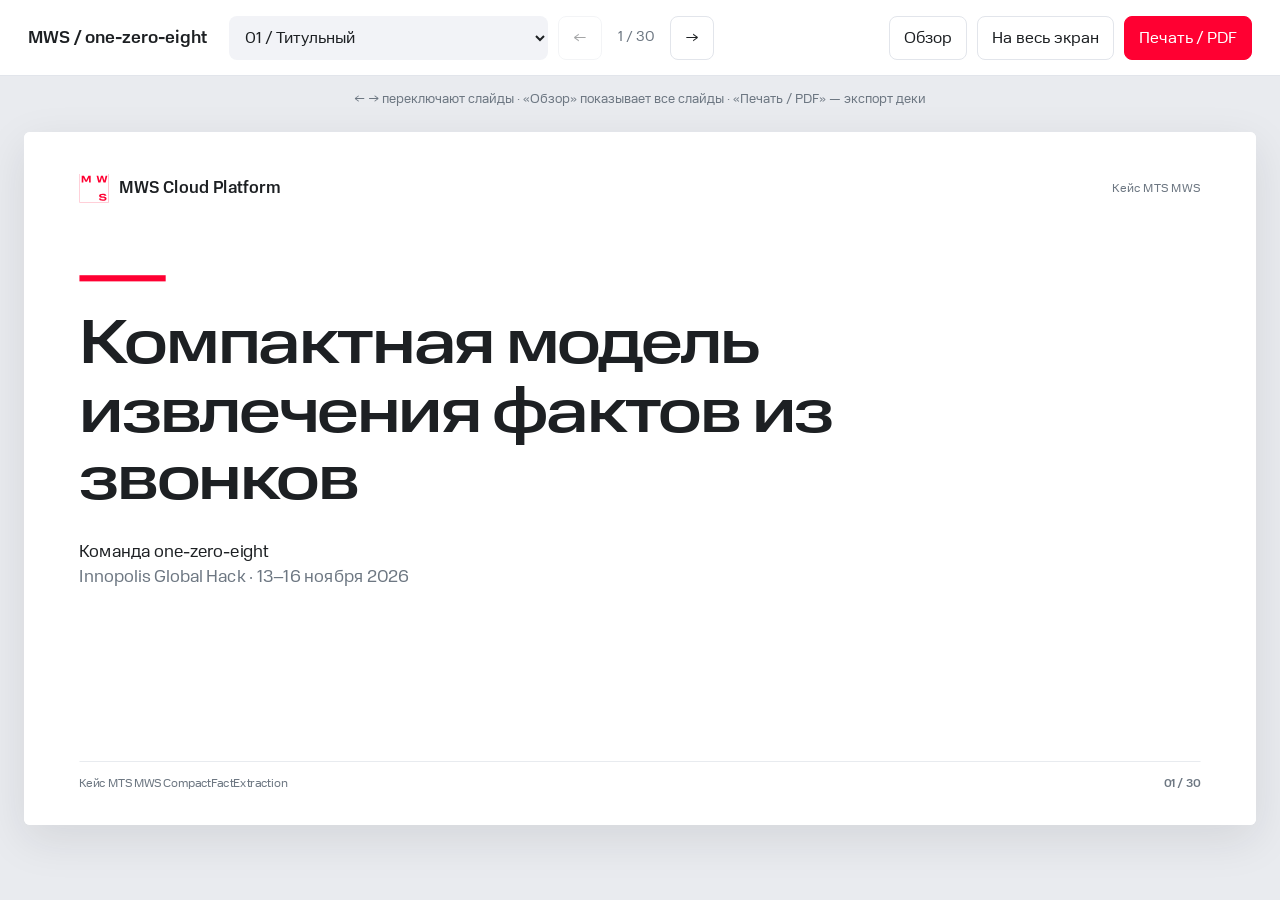
==== commit 8eb7d054: "slides: final slide with QR codes for the repository and the presentation" ====
--- a/mws-master-slides.html
+++ b/mws-master-slides.html
@@ -170,6 +170,11 @@
 .adv-notes{display:grid;grid-template-columns:repeat(3,1fr);gap:36px;margin-top:34px}
 .adv-note{border-top:3px solid var(--red);padding-top:14px}.adv-note--grey{border-top-color:var(--muted)}
 .adv-note h5{font:500 22px/30px var(--compact);margin:0 0 8px}.adv-note p{font:400 21px/30px var(--body);margin:0}
+.qr-slide .qr-grid{display:grid;grid-template-columns:1fr 1fr;gap:80px;align-items:center;justify-items:center;flex:1}
+.qr-card{display:flex;flex-direction:column;align-items:center;text-align:center;gap:10px;color:var(--ink);text-decoration:none}
+.qr-card img{width:400px;height:400px;border:2px solid var(--line);border-radius:12px;padding:18px;background:#fff;margin-bottom:12px}
+.qr-card h3{font:500 38px/46px var(--compact)}.qr-card p{font:400 24px/32px var(--body);color:var(--muted);margin:0}
+.qr-card span{font:500 22px/30px var(--compact);color:var(--red)}
 </style></head>
 <body>
 <nav class="toolbar" aria-label="Управление презентацией">
@@ -284,7 +289,7 @@
       <tbody>
 
         <tr><td>GLiNER</td><td><b>0,6414</b></td><td>0,4905</td><td>0,5559</td><td>0,3937</td><td>0,5185</td><td>0,7602<small>(span 0,973)</small></td><td><b>100%</b></td><td class="gate"><span class="no">✕</span><span class="ok">✓</span><span class="no">✕</span></td></tr>
-        <tr><td>Gemma3-1b</td><td>0,5440</td><td>0,5696</td><td>0,5565</td><td><b>0,4629</b></td><td><b>0,5634</b></td><td>0,7907</td><td><b>100%</b></td><td class="gate"><span class="ok">✓</span><span class="ok">✓</span><span class="ok">✓</span></td></tr>
+        <tr><td>Gemma3-1b</td><td>0,5710</td><td>0,5816</td><td>0,5763</td><td><b>0,4477</b></td><td><b>0,5441</b></td><td>0,7866</td><td><b>100%</b></td><td class="gate"><span class="no">✕</span><span class="ok">✓</span><span class="ok">✓</span></td></tr>
         <tr><td>Ансамбль</td><td><b>0,7579</b></td><td><b>0,5566</b></td><td><b>0,6418</b></td><td><b>0,4923</b></td><td><b>0,5714</b></td><td>0,7984<small>(span 0,9761)</small></td><td><b>100%</b></td><td class="gate"><span class="ok">✓</span><span class="ok">✓</span><span class="ok">✓</span></td></tr>
         <tr class="threshold"><td>(base line) glm-5.3</td><td>0,3348</td><td>0,3805</td><td>0,3562</td><td><b>0,4706</b></td><td>0,5345</td><td>0,7835</td><td>—</td><td class="gate"><span class="ok">✓</span><span class="ok">✓</span><span class="ok">✓</span></td></tr>
         <tr class="threshold"><td>порог гейта</td><td>0,3148</td><td>0,3605</td><td>0,3361</td><td>0,4506</td><td>0,5145</td><td>0,7635</td><td>—</td><td class="gate">—</td></tr>
@@ -705,6 +710,17 @@
 <div class="slide-shell" data-name="Финал" hidden><section class="slide section-slide" data-master="section">
   <header class="topline"><div class="brand"><img src="[data-uri]" alt="MWS">MWS Cloud Platform</div><span class="master-label">Завершение</span></header>
   <div class="section-content"><p class="section-index">Итог</p><h2 class="section-title">Компактная модель —<br>не хуже большой LLM</h2><p class="section-sub">1,3 млрд параметров против 744 млрд (≈40 млрд активных) у бейзлайна · F1 0,642 (OOF) против 0,356 на val · в разы дешевле на каждом звонке · Вопросы?</p><p class="section-sub repo-link">Код, веса, отчёт и образы: <a href="https://github.com/mainStorne/mts-hack" style="color:#fff;text-decoration:underline;text-underline-offset:6px">github.com/mainStorne/mts-hack</a></p></div>
+  <footer class="slide-footer"><span class="slide-footer__source">Команда one-zero-eight · MTS MWS · Innopolis Global Hack · 13–16 ноября 2026</span><span class="page-number"></span></footer>
+</section></div>
+
+<!-- QR · РЕПОЗИТОРИЙ И ПРЕЗЕНТАЦИЯ -->
+<div class="slide-shell" data-name="QR-коды" hidden><section class="slide qr-slide" data-master="comparison">
+  <header class="topline"><p class="eyebrow">Материалы</p><span class="master-label">QR-коды</span></header>
+  <h2 class="slide-title">Код и презентация</h2>
+  <div class="slide-body qr-grid">
+    <a class="qr-card" href="https://github.com/mainStorne/mts-hack"><img src="[data-uri]" alt="QR-код: github.com/mainStorne/mts-hack"><h3>Репозиторий</h3><p>Код, веса, отчёт и образы</p><span>github.com/mainStorne/mts-hack</span></a>
+    <a class="qr-card" href="https://disk.yandex.ru/client/disk/mts-hack"><img src="[data-uri]" alt="QR-код: презентация на Яндекс Диске"><h3>Презентация</h3><p>Слайды и PDF на Яндекс Диске</p><span>disk.yandex.ru/client/disk/mts-hack</span></a>
+  </div>
   <footer class="slide-footer"><span class="slide-footer__source">Команда one-zero-eight · MTS MWS · Innopolis Global Hack · 13–16 ноября 2026</span><span class="page-number"></span></footer>
 </section></div>
 
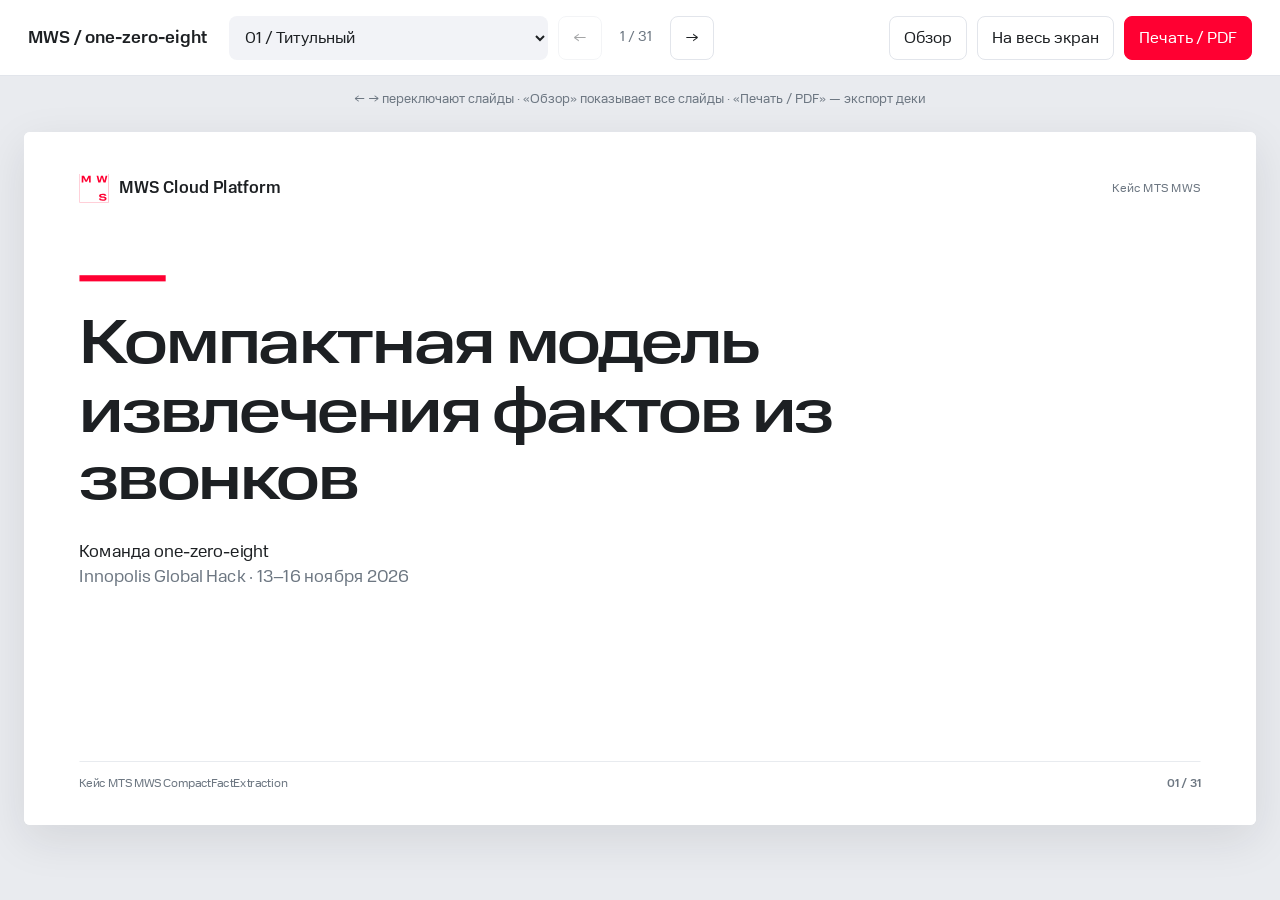
==== commit 985418f5: "slides: demo video slide (player on screen, clickable poster in PDF), demo-video builder" ====
--- a/mws-master-slides.html
+++ b/mws-master-slides.html
@@ -175,6 +175,11 @@
 .qr-card img{width:400px;height:400px;border:2px solid var(--line);border-radius:12px;padding:18px;background:#fff;margin-bottom:12px}
 .qr-card h3{font:500 38px/46px var(--compact)}.qr-card p{font:400 24px/32px var(--body);color:var(--muted);margin:0}
 .qr-card span{font:500 22px/30px var(--compact);color:var(--red)}
+.video-slide .video-body{display:flex;align-items:center;justify-content:center;flex:1;min-height:0}
+.video-slide video,.video-slide .video-print img{display:block;height:100%;max-height:640px;aspect-ratio:16/9;border-radius:12px;border:1px solid var(--line);background:#fff;object-fit:contain}
+.video-print,.only-print{display:none}.video-slide a.video-print{position:relative;height:100%;max-height:640px}
+.video-print .play{position:absolute;left:50%;top:50%;width:110px;height:110px;margin:-55px 0 0 -55px;border-radius:50%;background:#ff0032;color:#fff;font:400 48px/110px var(--compact);text-align:center;box-shadow:0 6px 24px #0004;padding-left:6px;box-sizing:border-box}
+@media print{.video-slide video,.only-screen{display:none!important}.video-slide a.video-print{display:block!important}.only-print{display:inline!important}}
 </style></head>
 <body>
 <nav class="toolbar" aria-label="Управление презентацией">
@@ -677,6 +682,15 @@
     </div>
   </div>
   <footer class="slide-footer"><span class="slide-footer__source">Ответ сокращён (поля опущены, показаны 2 из 3 фактов) · Команда one-zero-eight · MTS MWS · Innopolis Global Hack · 13–16 ноября 2026</span><span class="page-number"></span></footer>
+</section></div>
+<div class="slide-shell" data-name="Видео демонстрации" hidden><section class="slide video-slide" data-master="comparison">
+  <header class="topline"><p class="eyebrow">Демонстрация</p><span class="master-label">Видео</span></header>
+  <h2 class="slide-title">Видео: запрос и ответ API</h2>
+  <div class="slide-body video-body">
+    <video controls muted playsinline preload="metadata" poster="[data-uri]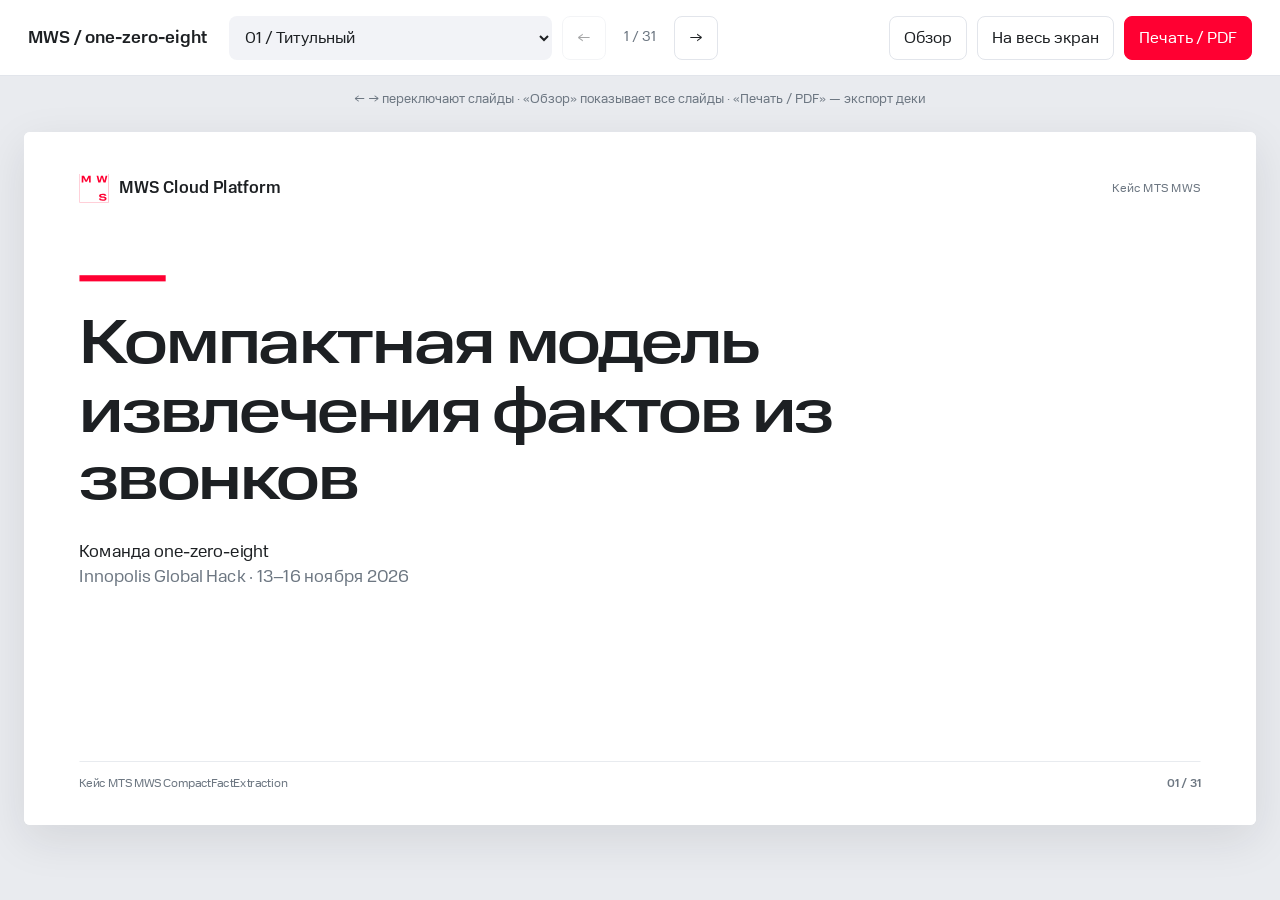
==== commit 9b3484bd: "slides: remove organizers bullet, drop the HTTP demo slide, add the dates-for-temporal slide" ====
--- a/mws-master-slides.html
+++ b/mws-master-slides.html
@@ -176,8 +176,8 @@
 .qr-card h3{font:500 38px/46px var(--compact)}.qr-card p{font:400 24px/32px var(--body);color:var(--muted);margin:0}
 .qr-card span{font:500 22px/30px var(--compact);color:var(--red)}
 .video-slide .video-body{display:flex;align-items:center;justify-content:center;flex:1;min-height:0}
-.video-slide video,.video-slide .video-print img{display:block;height:100%;max-height:640px;aspect-ratio:16/9;border-radius:12px;border:1px solid var(--line);background:#fff;object-fit:contain}
-.video-print,.only-print{display:none}.video-slide a.video-print{position:relative;height:100%;max-height:640px}
+.video-slide video,.video-slide .video-print img{display:block;height:100%;max-height:580px;aspect-ratio:16/9;border-radius:12px;border:1px solid var(--line);background:#fff;object-fit:contain}
+.video-print,.only-print{display:none}.video-slide a.video-print{position:relative;height:100%;max-height:580px}
 .video-print .play{position:absolute;left:50%;top:50%;width:110px;height:110px;margin:-55px 0 0 -55px;border-radius:50%;background:#ff0032;color:#fff;font:400 48px/110px var(--compact);text-align:center;box-shadow:0 6px 24px #0004;padding-left:6px;box-sizing:border-box}
 @media print{.video-slide video,.only-screen{display:none!important}.video-slide a.video-print{display:block!important}.only-print{display:inline!important}}
 </style></head>
@@ -488,6 +488,46 @@
 </div></div>
   <footer class="slide-footer"><span class="slide-footer__source">Звонки val: u2027_00073, u2027_00316, u2027_00154, u2027_00207 · реплики приведены с исходными ASR-искажениями</span><span class="page-number"></span></footer>
 </section></div>
+<div class="slide-shell" data-name="Даты для temporal" hidden><section class="slide train-slide train-dense" data-master="spec">
+  <header class="topline"><p class="eyebrow">Метрика temporal</p><span class="master-label">Как получаем даты</span></header>
+  <h2 class="slide-title">Как мы получаем даты для temporal</h2>
+  <p class="train-lead">temporal_recall требует верных valid_from и valid_to. Даты считаем от даты звонка по детерминированным правилам, а не угадываем.</p>
+  <div class="slide-body train-cols" style="grid-template-columns:1.35fr 1fr">
+    <div class="train-col">
+      <h3>Конвейер</h3>
+      <ul>
+        <li><b>Якорь:</b> дата звонка (<code>started_at</code>). Gemma получает в промпте шапку со смещениями: вчера −1, неделю назад −7, месяц назад −N, ближайшие дни недели.</li>
+        <li><b>Правила (<code>rules.py</code>):</b> нечётко находят в реплике выражение даты и переводят его в смещение в днях: «вчера», «N дней назад», «через N дней», «в прошлом месяце», день недели (у agreement — ближайший будущий). Нечётко — из-за ошибок ASR.</li>
+        <li><b>Какое выражение у факта:</b> ближайшее к значению факта, в том же предложении.</li>
+        <li><b>Политика по ячейкам</b> «атрибут | вид выражения»: правило, самое частое смещение в train (prior) или ноль. Подобрана на train по реальной temporal_recall: из 30 ячеек 17 — правило, 11 — prior, 2 — ноль.</li>
+        <li><b>Заявки:</b> статусы идут в фиксированном порядке (принята → в работе → выезд → выполнена), соседние отличаются на 1–2 дня. Явная дата надёжна, остальные выводятся от соседа.</li>
+        <li><b>valid_to:</b> новое значение тарифа, статуса или состояния закрывает старое.</li>
+        <li><b>В ансамбле:</b> у фактов, найденных обеими моделями, дату берём у Gemma (service_state, tariff, ticket_status) или у GLiNER с правилами (agreement), затем притягиваем к ближайшей дате, восстановимой из текста.</li>
+      </ul>
+    </div>
+    <div class="train-col">
+      <h3>Пример: звонок 2026-09-20</h3>
+      <pre class="code" style="font-size:16px;line-height:23px">«…роутер ещё эээ вчера постоянно
+  просит пароль от вай-фай…»
+  вчера → −1 → valid_from 2026-09-19
+
+«…пусть будет через четыре дня…»
+  через N дней → +4 → valid_from 2026-09-24</pre>
+      <h3 style="margin-top:16px">Что считает метрика</h3>
+      <ul>
+        <li>В зачёт идут факты, у которых дата восстановима из транскрипта; action не считается.</li>
+        <li>Нужны оба совпадения: valid_from и valid_to.</li>
+      </ul>
+      <h3 style="margin-top:16px">Результат на val</h3>
+      <ul>
+        <li>День valid_from верен по правилам у 55,3% фактов, с политикой по ячейкам у 62,6%.</li>
+        <li>temporal: ансамбль 0,492, GLiNER 0,394, Gemma 0,448, baseline 0,471.</li>
+      </ul>
+    </div>
+  </div>
+  <footer class="slide-footer"><span class="slide-footer__source">cfe/rules.py · cfe/codec.py · cfe/ensemble.py · cfe/case_metrics.py (recover_dates) · data/date_model.json</span><span class="page-number"></span></footer>
+</section></div>
+
 
 <!-- МАСШТАБИРОВАНИЕ · РАЗДЕЛ -->
 <div class="slide-shell" data-name="Масштабирование" hidden><section class="slide section-slide section-slide--light" data-master="section">
@@ -587,7 +627,6 @@
     <div class="train-col">
       <h3>Что нужно</h3>
       <ul>
-        <li><b>Уточнить у организаторов</b>, как скрытый test считает неизвестный атрибут: без gold он даст только лишние факты.</li>
         <li><b>Примеры нового типа:</b> размеченные (gold) или сгенерированные LLM с проверкой; без них модель тип не выучит. Нужны и звонки без него.</li>
         <li><b>Правки в коде</b> везде, где перечислены атрибуты: схема GLiNER, кодеки Gemma, сборка SFT, метрики, признаки реранкера, API и валидатор.</li>
       </ul>
@@ -644,53 +683,15 @@
   <footer class="slide-footer"><span class="slide-footer__source">1× Tesla V100 32 ГБ · cfe/bench.py: прогрев исключён, загрузка моделей не входит</span><span class="page-number"></span></footer>
 </section></div>
 
-<!-- 10 · ДЕМОНСТРАЦИЯ -->
-<div class="slide-shell" data-name="Демонстрация" hidden><section class="slide" data-master="comparison">
-  <header class="topline"><p class="eyebrow">Демонстрация</p><span class="master-label">Запрос и ответ</span></header>
-  <h2 class="slide-title">Демо: транскрипт → факты по HTTP</h2>
-  <div class="slide-body two-col" style="grid-template-columns:1fr 1.2fr">
-    <div>
-      <pre class="code">docker run --rm --gpus all -p 8000:8000 \
-  cfe-gpu:1.0-v100
-
-curl -s localhost:8000/extract \
-  -H 'content-type: application/json' -d '{
- "call_id": "u2027_00005:call0000",
- "started_at": "2026-06-27T16:00:00",
- "turns": [
-  {"speaker": "operator", "text": "служба тепнеческой поддержки…"},
-  {"speaker": "client",   "text": "…беда с интернетом…"},
-  … 14 реплик … ]}'</pre>
-      <p class="note-small" style="margin-top:12px">Образы: CPU (amd64) и GPU (V100 / vLLM); веса внутри, сеть не нужна. Ручки: /extract, /extract_batch (до 64), /health, /docs.</p>
-    </div>
-    <div>
-      <pre class="code">{"call_id": "u2027_00005:call0000",
- "facts": [
-  {"object": {"type": "device", "name": "сплиттер"},
-   "attribute": "service_state",
-   "value": "слабый сигнал вай-фай", "polarity": 1,
-   "speaker": "client",
-   "valid_from": "2026-06-26T00:00:00", "valid_to": null,
-   "source": {"turn_idx": 1, "span": [162, 183],
-              "quote": "слабый сигнал вай-фэй"}},
-  {"attribute": "agreement",
-   "value": "перенастройка приставки удалённо",
-   "speaker": "operator", "valid_from": "2026-06-30T00:00:00",
-   "source": {"turn_idx": 10, …}},
-  … ещё 1 факт … ]}</pre>
-      <p class="note-small" style="margin-top:12px">Реальный ответ API на первом звонке val: 3 факта, около 2,7 с на звонок на V100 (vLLM), схема валидна на 100% звонков.</p>
-    </div>
-  </div>
-  <footer class="slide-footer"><span class="slide-footer__source">Ответ сокращён (поля опущены, показаны 2 из 3 фактов) · Команда one-zero-eight · MTS MWS · Innopolis Global Hack · 13–16 ноября 2026</span><span class="page-number"></span></footer>
-</section></div>
 <div class="slide-shell" data-name="Видео демонстрации" hidden><section class="slide video-slide" data-master="comparison">
-  <header class="topline"><p class="eyebrow">Демонстрация</p><span class="master-label">Видео</span></header>
-  <h2 class="slide-title">Видео: запрос и ответ API</h2>
+  <header class="topline"><p class="eyebrow">Демонстрация</p><span class="master-label">Кейс MTS MWS</span></header>
+  <h2 class="slide-title">Inference через API</h2>
+  <p class="subtitle">Транскрипт звонка → компактные факты. Реальный запрос и ответ, звонок из val: u2027_00299</p>
   <div class="slide-body video-body">
-    <video controls muted playsinline preload="metadata" poster="[data-uri]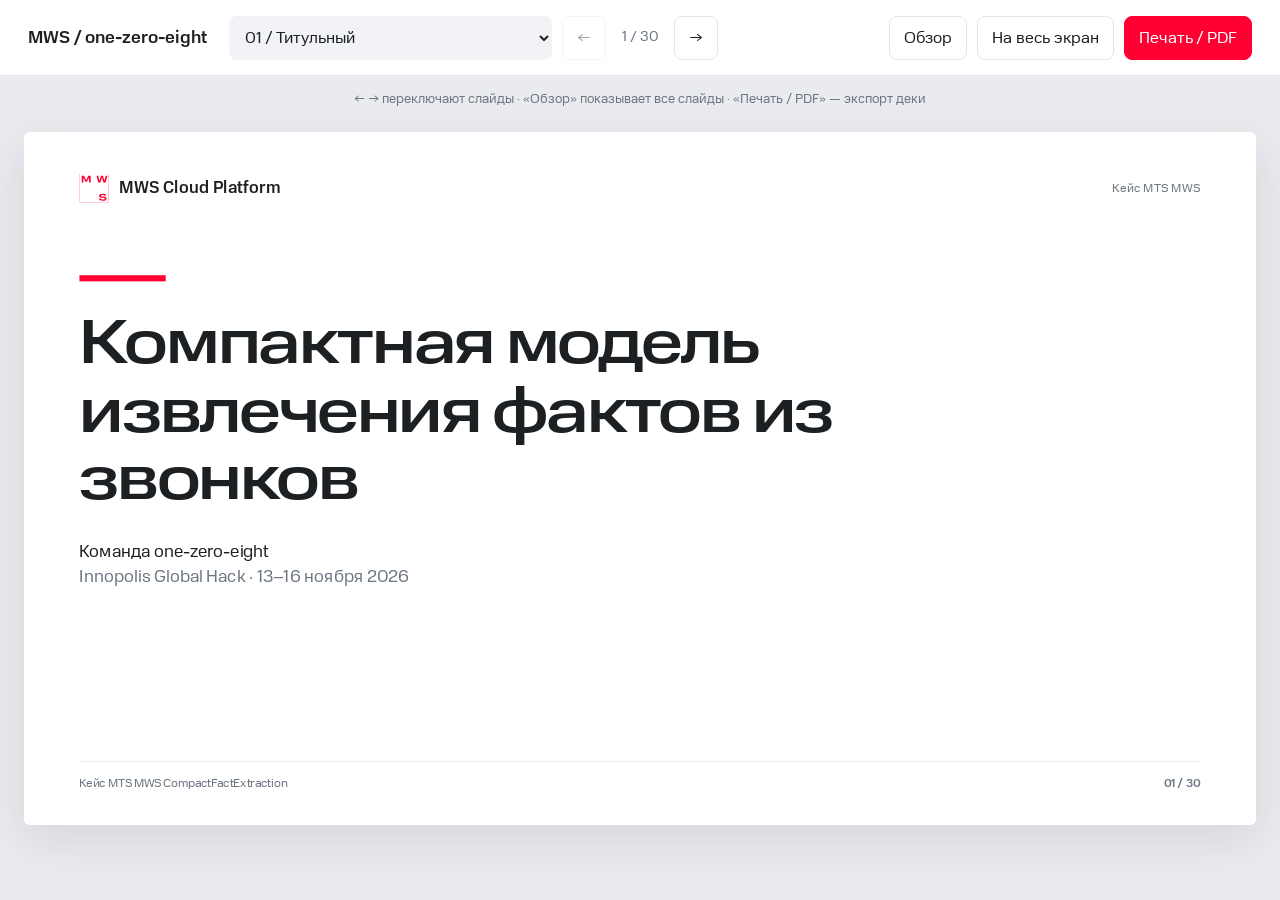
